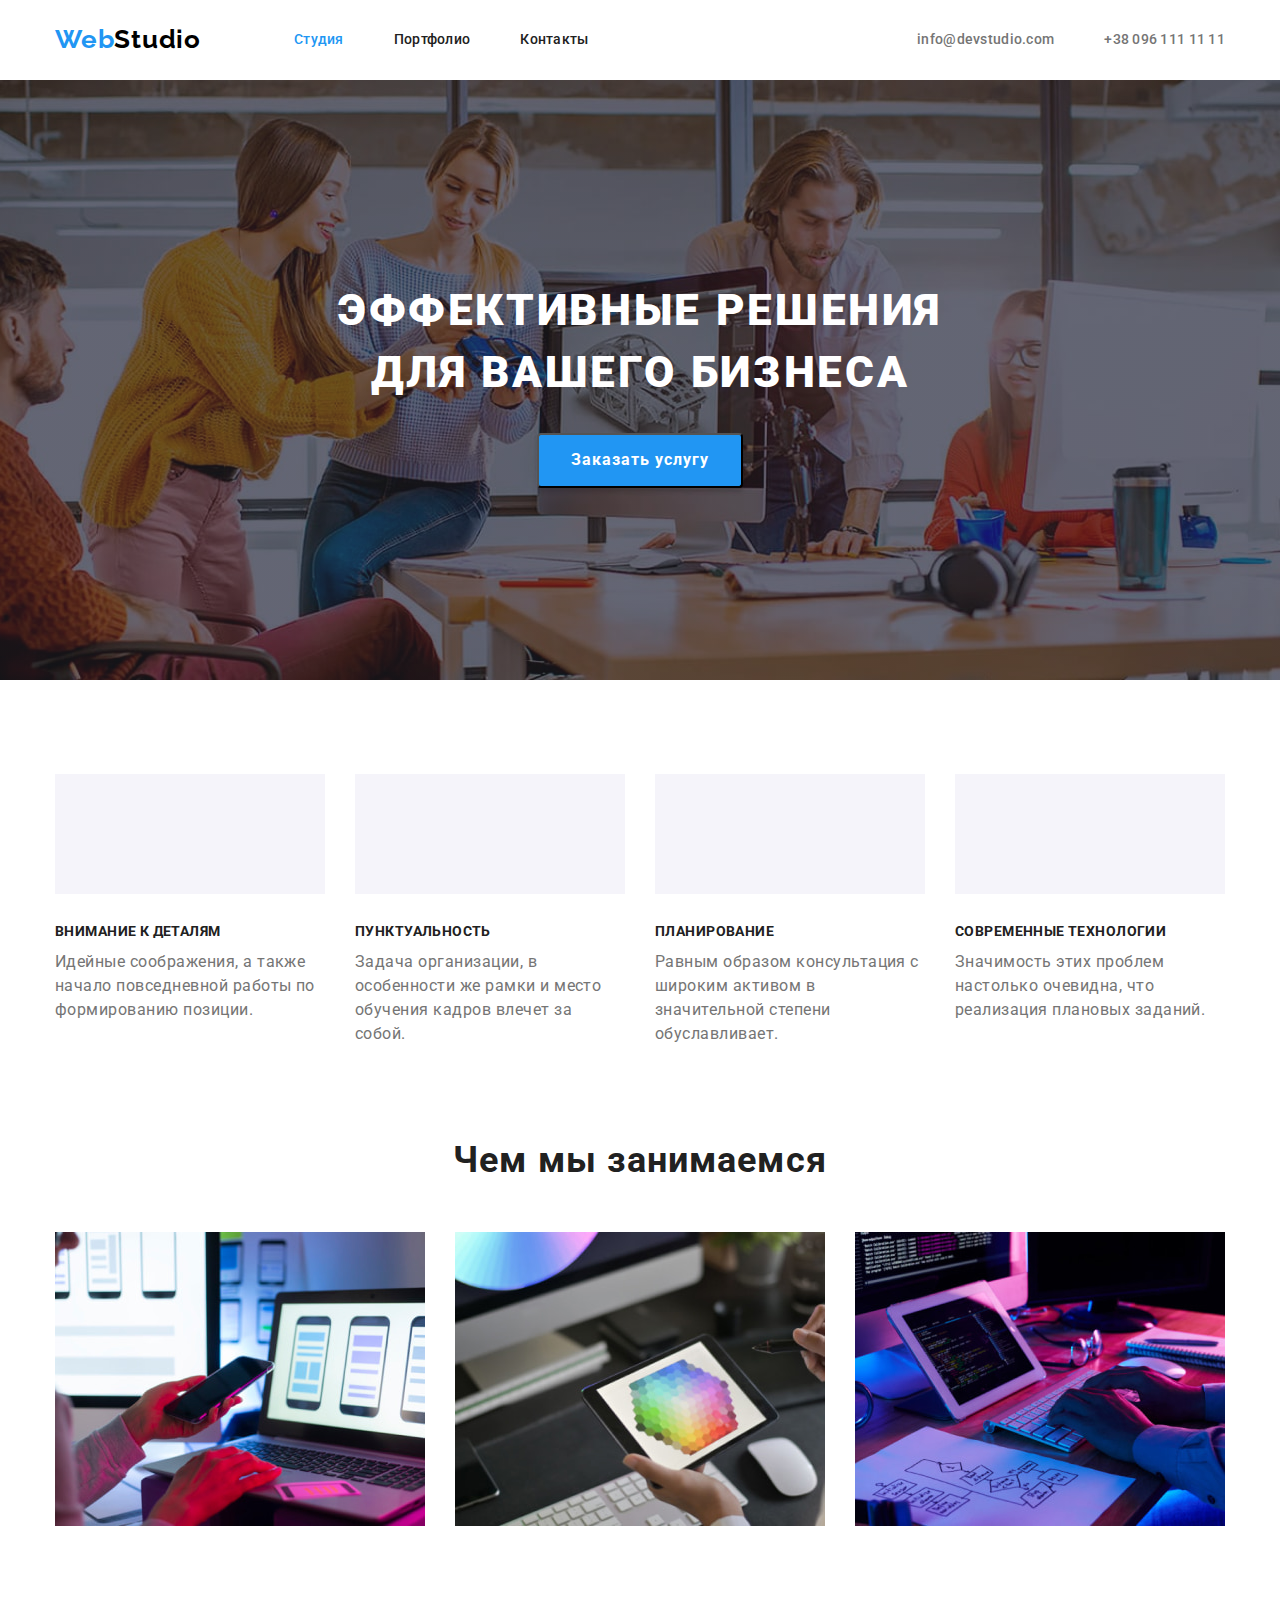
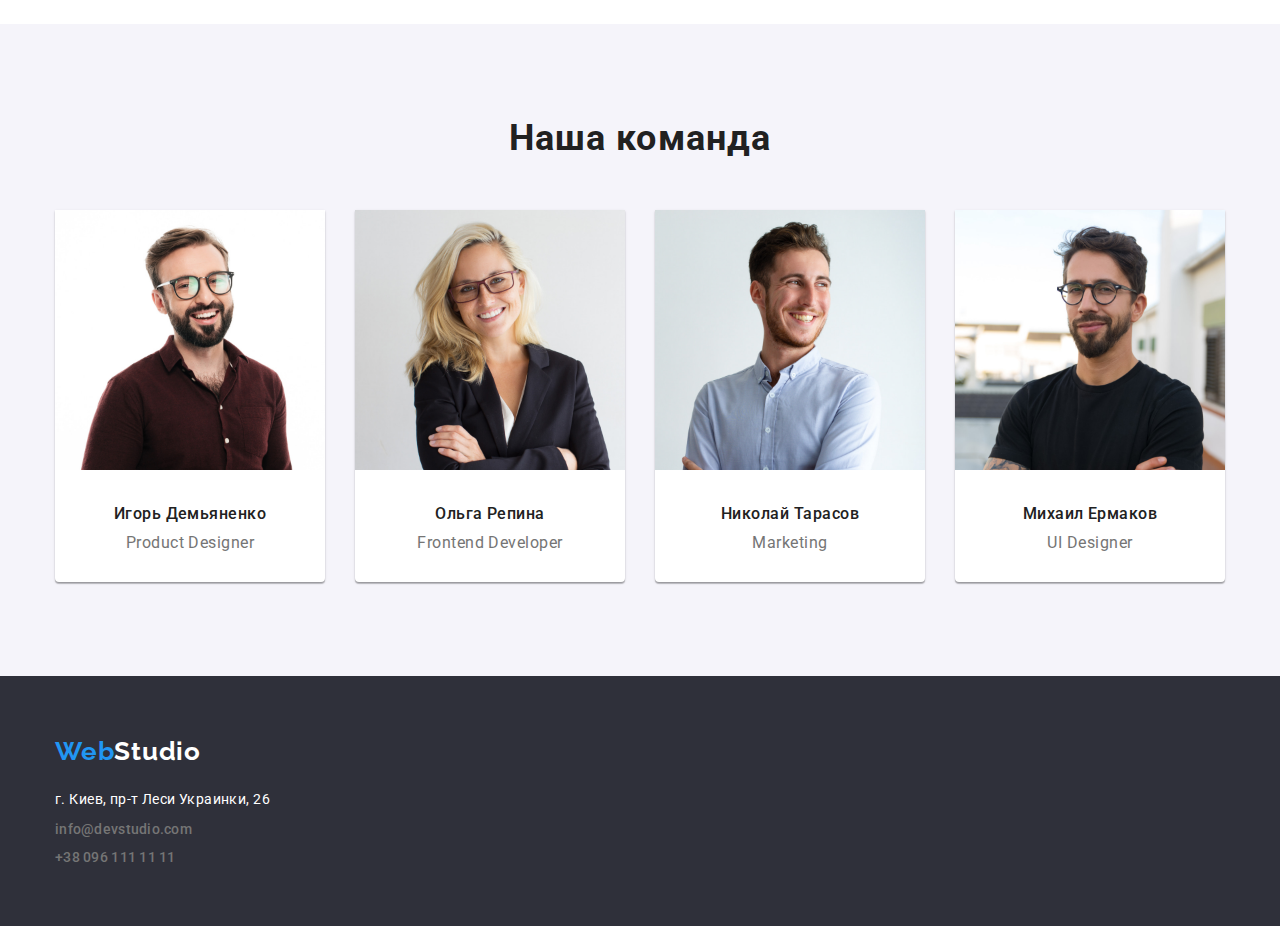
==== index.html @ 7687f5d0 "createsprite" ====
<!DOCTYPE html>
<html lang="ru">
  <head>
    <meta charset="UTF-8" />
    <meta http-equiv="X-UA-Compatible" content="IE=edge" />
    <meta name="viewport" content="width=device-width, initial-scale=1.0" />
    <title>Студия</title>
    <link rel="preconnect" href="https://fonts.googleapis.com" />
    <link rel="preconnect" href="https://fonts.gstatic.com" crossorigin />
    <link
      href="https://fonts.googleapis.com/css2?family=Raleway:wght@700&family=Roboto:wght@400;500;700;900&display=swap"
      rel="stylesheet"
    />
    <link
      rel="stylesheet"
      href="https://cdnjs.cloudflare.com/ajax/libs/modern-normalize/1.1.0/modern-normalize.min.css"
    />
    <link rel="stylesheet" href="./scc/style.css" />
  </head>
  <body>
    <!-- Секция Header --> 
    <header class="page-header">
      <div class="container header">
        <a class="logo-header" href="./index.html">
          <span style="color: #2196f3">Web</span
          ><span style="color: #000000">Studio</span></a
        >
        <nav>
          <ul class="nav">
            <li class="item-header">
              <a class="link main" href="./index.html">Студия</a>
            </li>
            <li class="item-header">
              <a class="link" href="./portfolio.html">Портфолио</a>
            </li>
            <li class="item-header"><a class="link" href="">Контакты</a></li>
          </ul>
          </nav>
          <ul class="contacts">
            <li>
              <a class="contacts-link-header" href="mailto:info@devstudio.com"
                >info@devstudio.com</a
              >
            </li>
            <li>
              <a class="contacts-link-header" href="tel:+380961111111"
                >+38 096 111 11 11</a
              >
            </li>
          </ul>
        </nav>
      </div>
    </header>
    <main>
      <!-- Секция Главная страница -->
      <section class="hero overlay">
        <h1 class="hero-title ">
          Эффективные решения<br />
          для вашего бизнеса
        </h1>
        <button class="button" type="button">Заказать услугу</button>
      </section>
      <!-- Секция Преимущества -->
      <section class="no-title">
        <div class="container">
          <h2 class="visually-hidden" >Преимущества</h2>
          <ul class="advantage"> 
            
            <li class="item icon-antenn">
              <h3 class="subtitle">Внимание к деталям</h3>
              <p class="description">
                Идейные соображения, а также начало повседневной работы по
                формированию позиции.
              </p>
            </li>
            <li class="item">
              <h3 class="subtitle">Пунктуальность</h3>
              <p class="description">
                Задача организации, в особенности же рамки и место обучения
                кадров влечет за собой.
              </p>
            </li>
            <li class="item">
              <h3 class="subtitle">Планирование</h3>
              <p class="description">
                Равным образом консультация с широким активом в значительной
                степени обуславливает.
              </p>
            </li>
            <li class="item">
              <h3 class="subtitle">Современные технологии</h3>
              <p class="description">
                Значимость этих проблем настолько очевидна, что реализация
                плановых заданий.
              </p>
            </li>
          </ul>
        </div>
      </section>
      <!-- Секция Чем мы занимаемся -->
      <section class="section-whatwedo">
        <div class="container">
          <h2 class="title">Чем мы занимаемся</h2>
          <ul class="section-items">
            <li class="items">
              <img
                src="./images/img-1codeforthesite.jpg"
                width="370"
                height="294"
                alt="человек пишет код сайта"
              />
            </li>
            <li class="items">
              <img
                src="./images/img-2creatingapplicationdesign.jpg"
                width="370"
                height="294"
                alt="создание дизайна приложений"
              />
            </li>
            <li class="items">
              <img
                src="./images/img-3choosingacolorforthedesign.jpg"
                width="370"
                height="294"
                alt="выбор цвета для дизайна"
              />
            </li>
          </ul>
        </div>
      </section>
      <!-- Секция Наша команда  -->
      <section class="section our-team">
        <div class="container">
          <h2 class="title">Наша команда</h2>
          <ul class="section-items">
            <li class="list-workers">
             
                <img
                  src="./images/imgIhor.jpg"
                  width="270"
                  height="260"
                  alt="Игорь Демьяненко"
                />
                <div class="summ-position">
                <h3 class="name">Игорь Демьяненко</h3>
                <p class="position" lang="en">Product Designer</p>
                </div>
              
            </li>
            <li class="list-workers">
  
                <img
                  src="./images/img-1Olha.jpg"
                  width="270"
                  height="260"
                  alt="Ольга Репина"
                />
                <div class="summ-position" >
                <h3 class="name">Ольга Репина</h3>
                <p class="position" lang="en">Frontend Developer</p>
                </div>
            
            </li>
            <li class="list-workers">
             
                <img
                  src="./images/img-2Nikolay.jpg"
                  width="270"
                  height="260"
                  alt="Николай Тарасов"
                />
                <div class="summ-position" >
                <h3 class="name">Николай Тарасов</h3>
                <p class="position" lang="en">Marketing</p>
                </div>
             
            </li>
            <li class="list-workers">
              
                <img
                  src="./images/img-3Mikhail.jpg"
                  width="270"
                  height="260"
                  alt="Михаил Ермаков"
                />
                <div class="summ-position" >
                <h3 class="name">Михаил Ермаков</h3>
                <p class="position" lang="en">UI Designer</p>
                </div>
             
            </li>
          </ul>
        </div>
      </section>
    </main>
    <!-- Секция footer -->
    <footer class="footer">
      <div class="container">
        <a class="logo-footer" href=""
          ><span style="color: #2196f3">Web</span
          ><span style="color: #ffffff">Studio</span></a
        >
        <address class="footer-address">
          <p class="address">г. Киев, пр-т Леси Украинки, 26</p>
          <ul class="footer-contacts">
            <li class="footer-links">
              <a class="contacts-link-footer" href="mailto:info@devstudio.com"
                >info@devstudio.com</a
              >
            </li>
            <li class="footer-links">
              <a class="contacts-link-footer" href="tel:+380961111111"
                >+38 096 111 11 11</a
              >
            </li>
          </ul>
        </address>
      </div>
    </footer>
  </body>
</html>
---- scc/style.css ----
/* Стили для файла index.html */
/* 
#757575 - цвет основного текста
#212121 - вторичный цвет текста
#FFFFFF - белый
#2196F3 - цвет акцент
#188CE8 - button hover (hero section)
#F5F4FA - background color
 */

:root {
  --primary-text-color: #757575;
  --tittle-text-color: #212121;
  --accent-color: #2196f3;
  --button-change-color: #188ce8;
  --white-color: #ffffff;
}

body {
  font-family: "Roboto", sans-serif;
  color: var(--primary-text-color);
}
ul {
  list-style: none;
  padding: 0;
  margin: 0;
}

a {
  text-decoration: none;
}

.container {
  width: 1200px;
  margin-left: auto;
  margin-right: auto;
  padding-left: 15px;
  padding-right: 15px;
}

/* Секция Header */

.container.header {
  align-items: center;
  display: flex;
  margin-bottom: 0;
  margin-top: 0;
}

.logo-header {
  padding-top: 24px;
  padding-bottom: 25px;

  font-family: Raleway;
  font-style: normal;
  font-size: 26px;
  font-weight: 700;
  line-height: 1.2;
  letter-spacing: 0.03em;
}
.container .logo-header {
  margin-right: 93px;
}
.nav {
  display: flex;
  margin: 0;
  padding-left: 0;
  padding-right: 0;
}

.nav .item-header {
  margin-right: 50px;
}
.nav .item-header:last-child {
  margin-right: 0;
}

.page-header .contacts {
  margin-left: auto;
}
.nav .link {
  display: block;
  padding-top: 32px;
  padding-bottom: 32px;
  font-size: 14px;
  font-weight: 500;
  line-height: 1.14;
  letter-spacing: 0.02em;
  color: var(--tittle-text-color);
}

.nav .link:hover,
.nav .link:focus {
  color: var(--accent-color);
}
.nav .link.main {
  font-size: 14px;
  font-weight: 500;
  line-height: 1.14;
  letter-spacing: 0.02em;
  color: var(--accent-color);
}

.contacts {
  display: flex;
  margin: 0;
  padding-left: 0;
}
.contacts li:not(:last-child) {
  margin-right: 50px;
}
.contacts-link-header {
  padding-top: 32px;
  padding-bottom: 32px;
  display: flex;

  font-size: 14px;
  font-weight: 500;
  line-height: 1.14;
  letter-spacing: 0.02em;
  color: var(--primary-text-color);
}
.contacts-link:hover,
.contacts-link:focus {
  color: var(--accent-color);
}
.main-nav {
  display: flex;
}

/* Секция Главная страница */
.hero {
  text-align: center;
  padding-bottom: 200px;
  padding-top: 200px;
  background-color: #2f303a;
}
.overlay {
  height: 600px;
  max-width: 1600px;
  margin-left: auto;
  margin-right: auto;
  background-image: linear-gradient(
      rgba(47, 48, 58, 0.4),
      rgba(47, 48, 58, 0.4)
    ),
    url(../images/heroimg-min.jpg);
  background-size: cover;
  background-repeat: no-repeat;
  background-position: center;
}
.hero-title {
  margin-left: auto;
  margin-right: auto;
  margin-top: 0;
  margin-bottom: 0;
  margin-bottom: 30px;

  font-size: 44px;
  font-weight: 900;
  line-height: 1.4;
  letter-spacing: 0.06em;
  text-align: center;
  text-transform: uppercase;

  color: var(--white-color);
}
.hero .button {
  min-width: 200px;
}

.button {
  box-shadow: 0px 4px 4px rgba(0, 0, 0, 0.15);
  border-radius: 4px;
  padding: 10px 32px 10px 32px;

  font-family: inherit;
  align-items: center;
  text-align: center;
  font-size: 16px;
  font-weight: 700;
  line-height: 1.9;
  letter-spacing: 0.06em;
  background-color: var(--accent-color);
  color: var(--white-color);
}
.button:hover,
.button:focus {
  color: var(--white-color);
  background-color: var(--button-change-color);
}

/* Секция Преимущества  */
.visually-hidden {
  position: fixed;
  transform: scale(0);
}
.no-title {
  padding-top: 94px;
  background-color: var(--white-color);
}
.advantage .item:not(:last-child) {
  margin-right: 30px;
}
.item {
  width: 270px;
}
.subtitle::before {
  display: block;
  content: "";
  background-size: contain;
  background-repeat: no-repeat;
  background-position: center;
  background-color: #f5f4fa;

  height: 120px;
  margin-bottom: 30px;
}

.advantage {
  display: flex;
  margin-bottom: 0;
  margin-top: 0;
}

.subtitle {
  margin-top: 0;
  margin-bottom: 10px;

  font-size: 14px;
  font-weight: 700;
  line-height: 1.14;
  letter-spacing: 0.03em;
  text-transform: uppercase;
  color: var(--tittle-text-color);
}
.description {
  margin-top: 0;
  margin-bottom: 0;

  font-size: 16px;
  font-weight: 400;
  line-height: 1.5;
  letter-spacing: 0.03em;
  color: var(--primary-text-color);
}
/* Секция Чем мы занимаемся */
.title {
  font-size: 36px;
  font-weight: 700;
  line-height: 1.16;
  letter-spacing: 0.03em;
  color: var(--tittle-text-color);
}
.section-items {
  display: flex;
  padding-left: 0;
  margin-top: 0;
  margin-bottom: 0;
}
.items:not(:last-child) {
  margin-right: 30px;
}
.title {
  text-align: center;
  margin-top: 0;
  margin-bottom: 50px;
}
.section-whatwedo {
  background-color: var(--white-color);
  padding-bottom: 94px;
  padding-top: 94px;
}

/* Секция Наша команда  */
.section {
  padding-top: 94px;
  padding-bottom: 94px;
  background: #f5f4fa;
}

.summ-position {
  padding-top: 30px;
  padding-bottom: 30px;
}
.list-workers:not(:last-child) {
  margin-right: 30px;
}
.name {
  font-size: 16px;
  font-weight: 500;
  line-height: 1.19;
  letter-spacing: 0.03em;
  color: var(--tittle-text-color);
}
.position {
  font-size: 16px;
  font-weight: 400;
  line-height: 1.19;
  letter-spacing: 0.03em;
  color: var(--primary-text-color);
}
.list-workers {
  background: var(--white-color);

  box-shadow: 0px 1px 3px rgba(0, 0, 0, 0.12), 0px 1px 1px rgba(0, 0, 0, 0.14),
    0px 2px 1px rgba(0, 0, 0, 0.2);
  border-radius: 0px 0px 4px 4px;
}
.name,
.position {
  text-align: center;
  margin-top: 0;
  margin-bottom: 0;
}
.name {
  margin-bottom: 10px;
}

/* Секция footer  */
.logo-footer {
  display: block;
  margin-bottom: 20px;

  font-family: Raleway;
  font-size: 26px;
  font-weight: 700;
  line-height: 1.2;
  letter-spacing: 0.03em;
}

.footer {
  padding-top: 60px;
  padding-bottom: 60px;

  background-color: #2f303a;
}
address {
  font-style: normal;
}
.address {
  margin-top: 0;
  margin-bottom: 9px;

  font-size: 14px;
  font-weight: 400;
  line-height: 1.7;
  letter-spacing: 0.03em;
  color: var(--white-color);
}
.contacts-link-footer {
  font-size: 14px;
  font-weight: 500;
  line-height: 1.14;
  letter-spacing: 0.02em;
  color: var(--primary-text-color);
}

.footer .logo {
  display: block;
  /* padding-top: 60px; */
  padding-bottom: 20px;
}
.footer-address .footer-contacts {
  margin-top: 0;
  margin-bottom: 0;
  padding-left: 0;
}

.footer-links:not(:last-child) {
  margin-bottom: 9px;
}

/* Основная секция портфолио с работами */
/* Список кнопок */
.footer-line {
  border-bottom: 1px solid#ECECEC;
}
.main-container {
  background: var(--white-color);
}
.portfolio-section {
  background-color: var(--white-color);
}

.list-button {
  display: flex;
  margin-bottom: 54px;
  justify-content: center;
  padding-left: 0;
  padding-right: 0;
  margin-top: 0;
}
.btn-menu {
  background: #f5f4fa;
  border-radius: 4px;
  padding: 6px 22px;
}
.list-button .button-list-li:not(:last-child) {
  margin-right: 8px;
}

.list-button .btn-menu {
  font-size: 16px;
  font-weight: 500;
  line-height: 1.6;
  letter-spacing: 0.03em;
  text-align: center;
  color: var(--tittle-text-color);
  background-color: #f5f4fa;
  border: none;
}
.btn-menu:hover,
.btn-menu:focus {
  color: var(--white-color);
  background-color: var(--accent-color);
}

/* Список работ с img */
.portfolio-section {
  background-color: var(--white-color);
  padding-top: 94px;
  padding-bottom: 94px;
}
/* .proj-item {
  width: calc((100%-60px) / 3);
  margin-right: 30px;
} */
.proj-item:nth-child(n + 1) {
  margin-right: 30px;
  margin-bottom: 30px;
}
.proj-item:nth-child(3n) {
  margin-right: 0;
}

.proj-item:nth-last-child(-n + 3) {
  margin-bottom: 0;
}
.proj-list {
  display: flex;
  margin-bottom: 0;
  margin-top: 0;
  flex-wrap: wrap;
  padding-left: 0;
}
.proj-descrip,
.project-title {
  margin: 0;
}
.proj-item {
  width: 370px;
}
.proj-title {
  margin-top: 0;
  margin-bottom: 0px;

  font-size: 18px;
  font-weight: 700;
  line-height: 2;
  letter-spacing: 0.03em;
  color: var(--tittle-text-color);
}
.proj-descrip {
  font-size: 16px;
  font-weight: 400;
  line-height: 1.9;
  letter-spacing: 0.03em;
  color: var(--primary-text-color);
}
.summ-descrip {
  padding: 20px 24px;
  border-right: 1px solid#ECECEC;
  border-bottom: 1px solid#ECECEC;
  border-left: 1px solid#ECECEC;
}
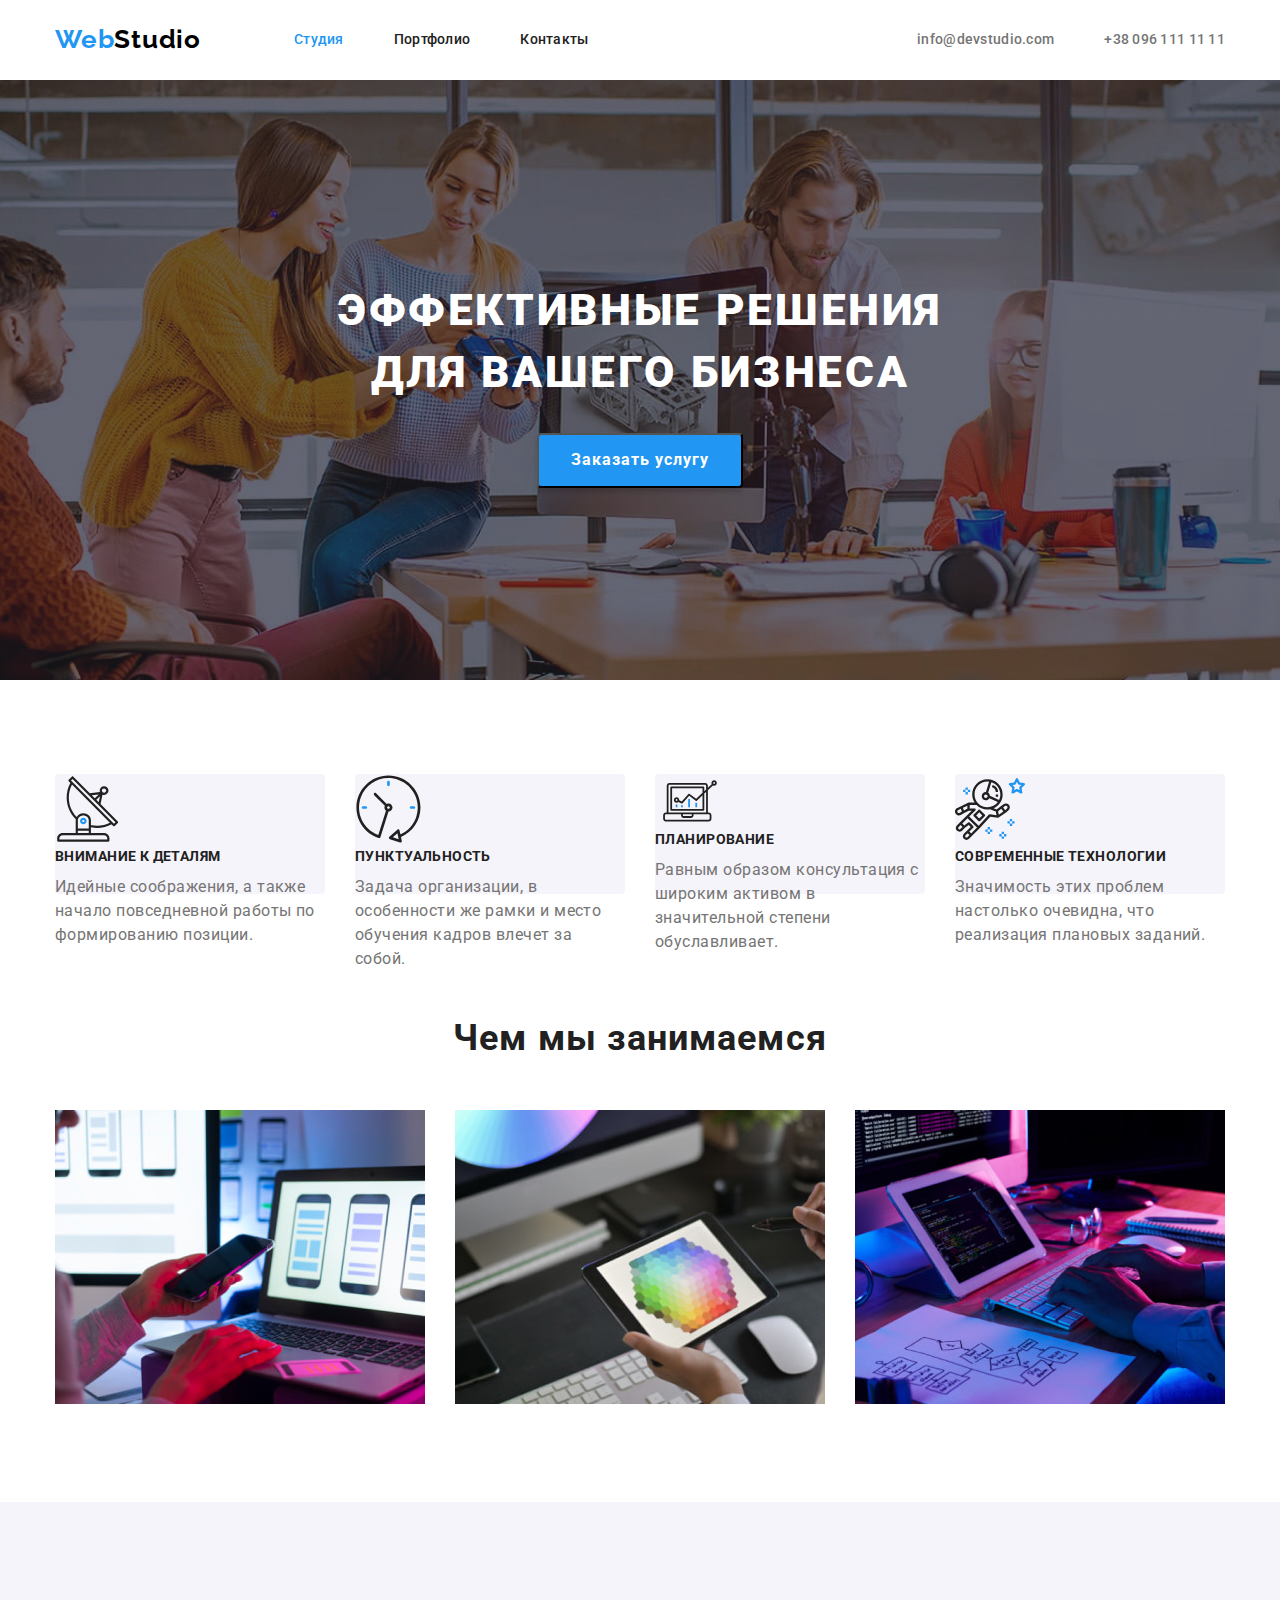
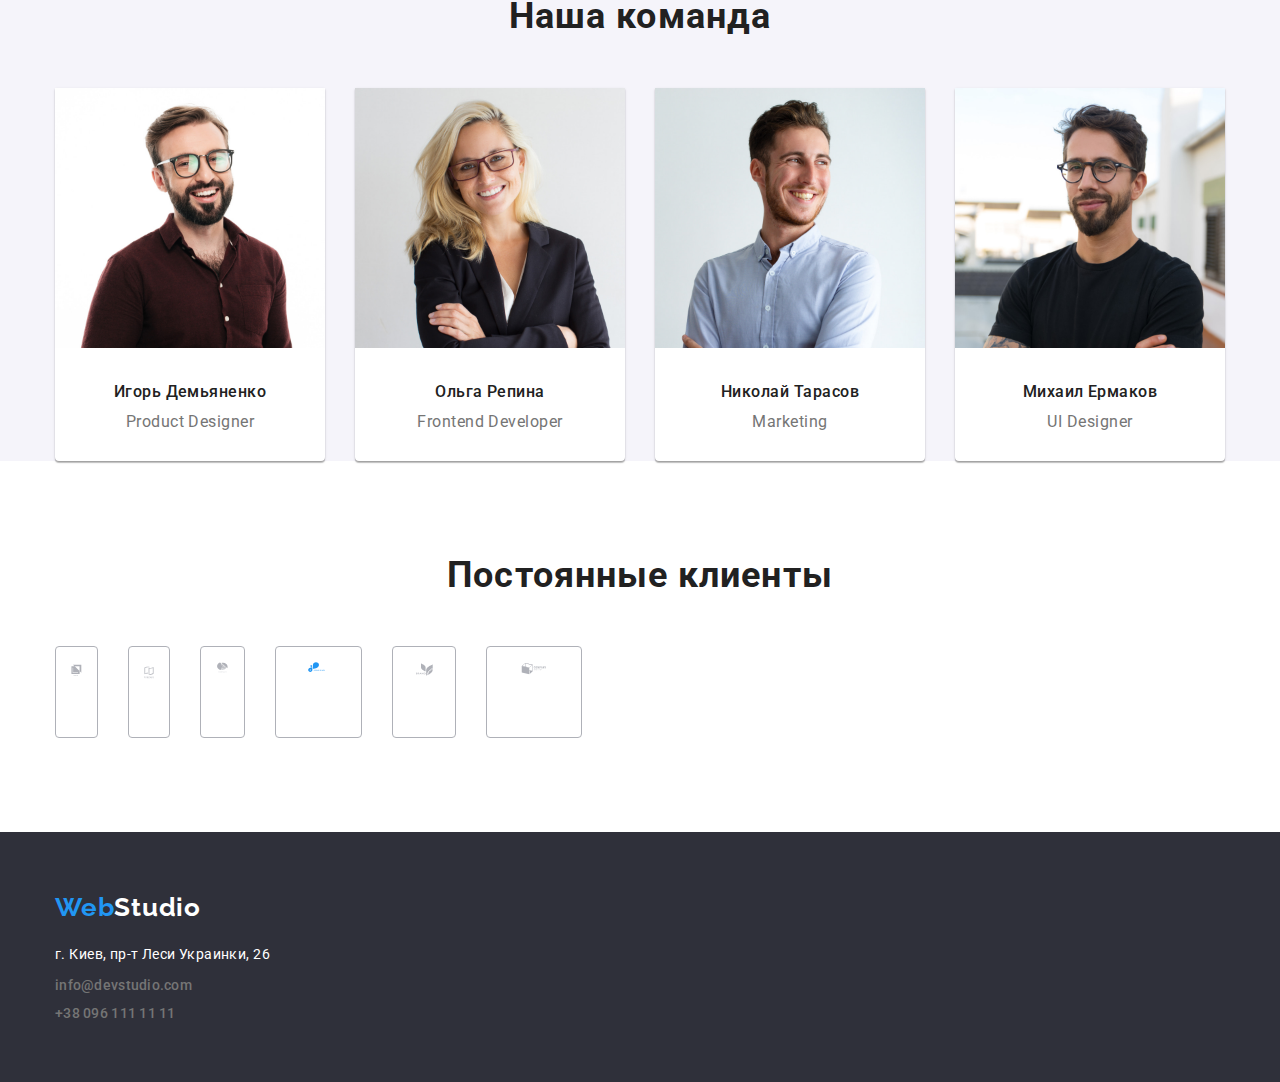
==== commit f8e7d5ab: "create new section" ====
--- a/index.html
+++ b/index.html
@@ -64,16 +64,23 @@
       <section class="no-title">
         <div class="container">
           <h2 class="visually-hidden" >Преимущества</h2>
-          <ul class="advantage"> 
-            
-            <li class="item icon-antenn">
+          <ul class="advantage">
+           
+            <li class="item">
+               <svg class="advantage-icon" width="65.32" height="70" >
+              <use href="./images/icons.svg#icon-antenna2"></use>
+            </svg>
               <h3 class="subtitle">Внимание к деталям</h3>
+              
               <p class="description">
                 Идейные соображения, а также начало повседневной работы по
                 формированию позиции.
               </p>
             </li>
             <li class="item">
+               <svg class="advantage-icon " width="66.96" height="70" >
+              <use href="./images/icons.svg#icon-clock2"></use>
+            </svg>
               <h3 class="subtitle">Пунктуальность</h3>
               <p class="description">
                 Задача организации, в особенности же рамки и место обучения
@@ -81,6 +88,9 @@
               </p>
             </li>
             <li class="item">
+               <svg class="advantage-icon " width="70" height="53.69" >
+              <use href="./images/icons.svg#icon-diagram2"></use>
+            </svg>
               <h3 class="subtitle">Планирование</h3>
               <p class="description">
                 Равным образом консультация с широким активом в значительной
@@ -88,6 +98,9 @@
               </p>
             </li>
             <li class="item">
+               <svg class="advantage-icon " width="70" height="70" >
+              <use href="./images/icons.svg#icon-astronaut2"></use>
+            </svg>
               <h3 class="subtitle">Современные технологии</h3>
               <p class="description">
                 Значимость этих проблем настолько очевидна, что реализация
@@ -102,6 +115,7 @@
         <div class="container">
           <h2 class="title">Чем мы занимаемся</h2>
           <ul class="section-items">
+            
             <li class="items">
               <img
                 src="./images/img-1codeforthesite.jpg"
@@ -192,6 +206,36 @@
             </li>
           </ul>
         </div>
+      </section>
+      <!-- Секция клиенты -->
+      <section class="our-clients">
+        <div class="container">
+          <h2 class="title">Постоянные клиенты</h2>
+          <ul class="clients-list">
+            <li class="clients-item" > <a class="icon" href=""> <svg class="clients-icon1" width="41" height="46.47" >
+              <use href="./images/icons.svg#icon-client1"></use>
+            </svg> </a> </li>
+           <li class="clients-item" > <a class="icon" href=""> <svg class="clients-icon2" width="40" height="52">
+              <use href="./images/icons.svg#icon-client2"></use>
+            </svg> </a> </li>
+           <li class="clients-item" > <a class="icon" href=""> <svg class="clients-icon3" width="
+43.46" height="41.18">
+              <use href="./images/icons.svg#icon-client3"></use>
+            </svg> </a> </li>
+           <li class="clients-item" > <a class="icon" href=""> <svg class="clients-icon4" width="84.44" height="40.62">
+              <use href="./images/icons.svg#icon-client4"></use>
+            </svg> </a> </li>
+           <li class="clients-item" > <a class="icon" href=""> <svg class="clients-icon5" width="62.54" height="45.43" >
+              <use href="./images/icons.svg#icon-client5"></use>
+            </svg> </a> </li>
+           <li class="clients-item" > <a class="icon" href=""> <svg class="clients-icon6" width="93.79" height="43.93" >
+              <use href="./images/icons.svg#icon-client6"></use>
+            </svg> </a> </li>
+           
+          </ul>
+
+        </div>
+
       </section>
     </main>
     <!-- Секция footer -->
--- a/scc/style.css
+++ b/scc/style.css
@@ -204,19 +204,13 @@
 }
 .item {
   width: 270px;
-}
-.subtitle::before {
-  display: block;
-  content: "";
-  background-size: contain;
-  background-repeat: no-repeat;
-  background-position: center;
+  height: 120px;
   background-color: #f5f4fa;
-
-  height: 120px;
+  border-radius: 4px;
   margin-bottom: 30px;
 }
-
+.advantage-icon {
+}
 .advantage {
   display: flex;
   margin-bottom: 0;
@@ -275,7 +269,7 @@
 /* Секция Наша команда  */
 .section {
   padding-top: 94px;
-  padding-bottom: 94px;
+
   background: #f5f4fa;
 }
 
@@ -316,7 +310,42 @@
 .name {
   margin-bottom: 10px;
 }
-
+/* Секция наши клиенты */
+.our-clients {
+  padding-top: 94px;
+  padding-bottom: 94px;
+  background-color: var(--white-color);
+}
+.clients-list {
+  display: flex;
+  margin-top: 0;
+  margin-bottom: 0;
+
+  width: 170px;
+  height: 92px;
+}
+.clients-list > li:not(:last-child) {
+  margin-right: 30px;
+}
+.clients-list .icon:hover,
+.clients-list .icon:focus {
+  color: var(--accent-color);
+}
+
+.clients-icon1,
+.clients-icon2,
+.clients-icon3,
+.clients-icon4,
+.clients-icon5,
+.clients-icon6 {
+  fill: currentColor;
+}
+.clients-item {
+  display: block;
+  background-size: contain;
+  border: 1px solid #afb1b8;
+  border-radius: 4px;
+}
 /* Секция footer  */
 .logo-footer {
   display: block;
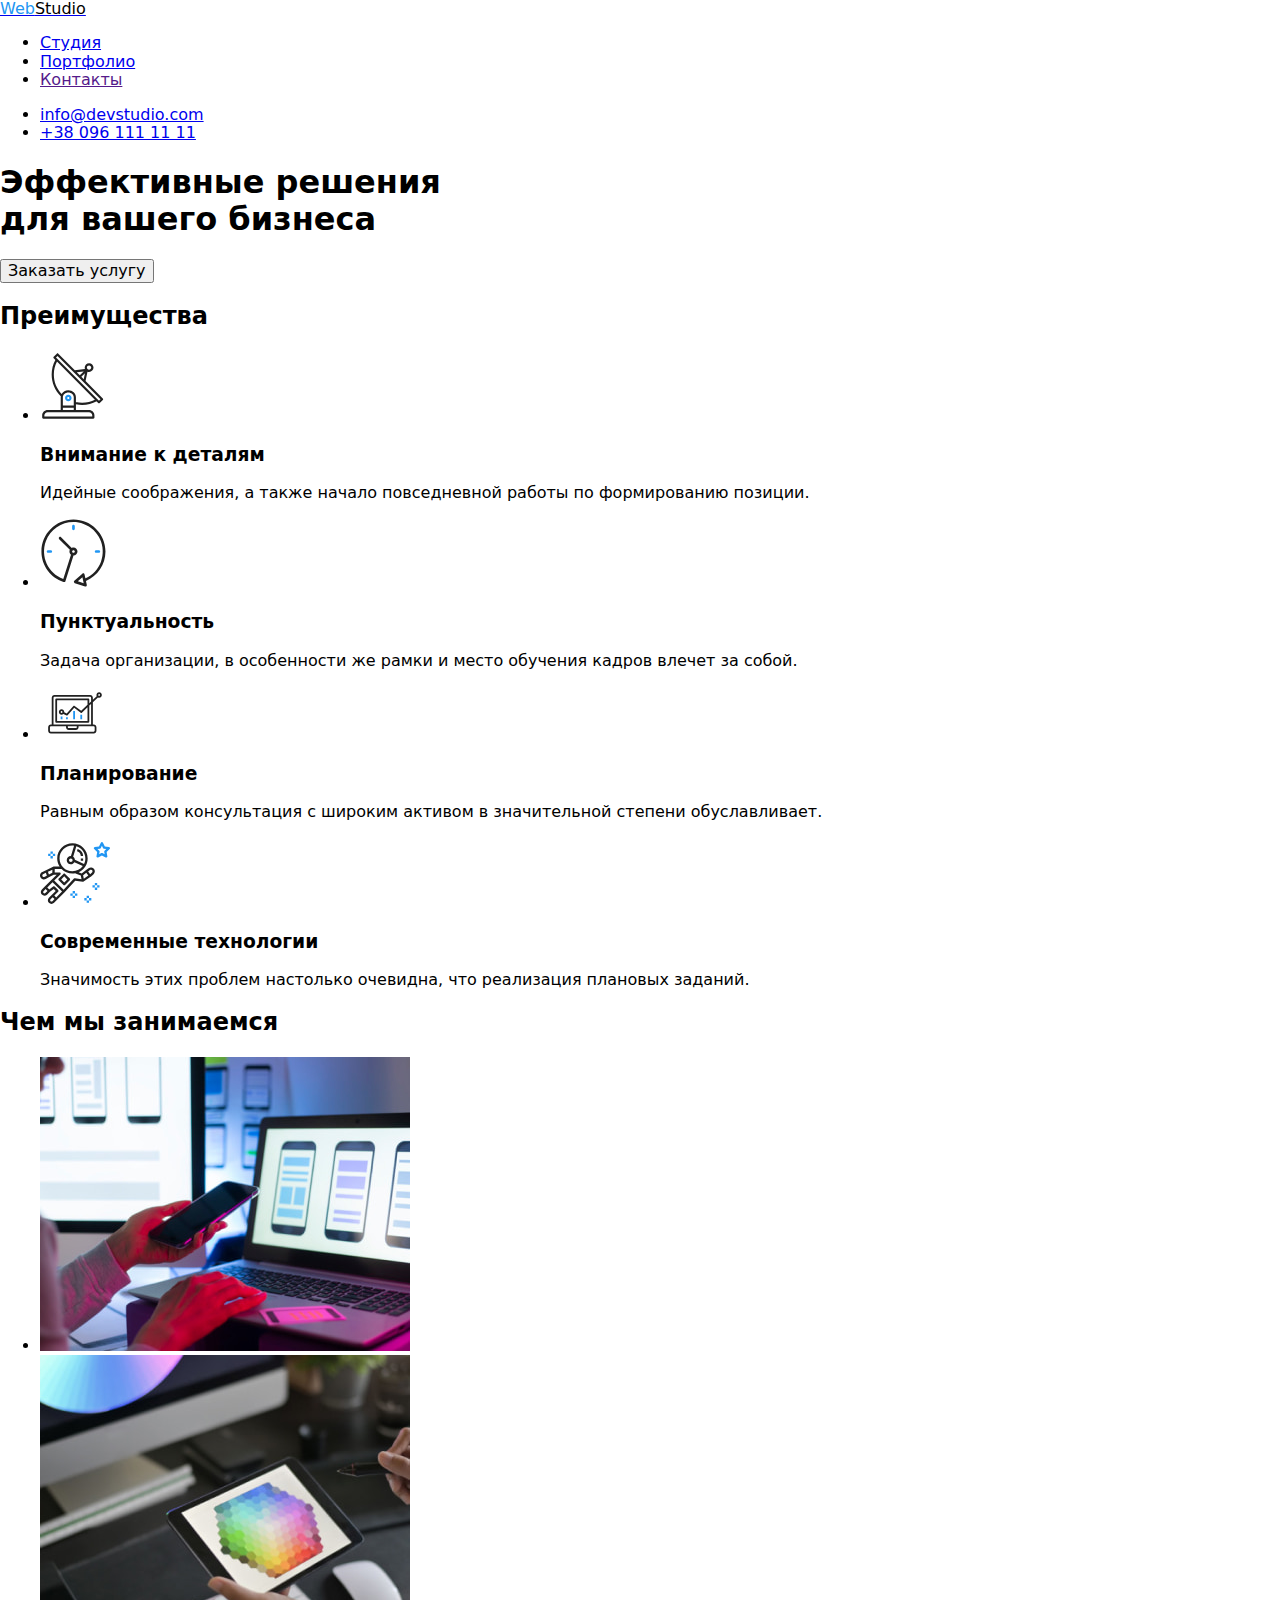
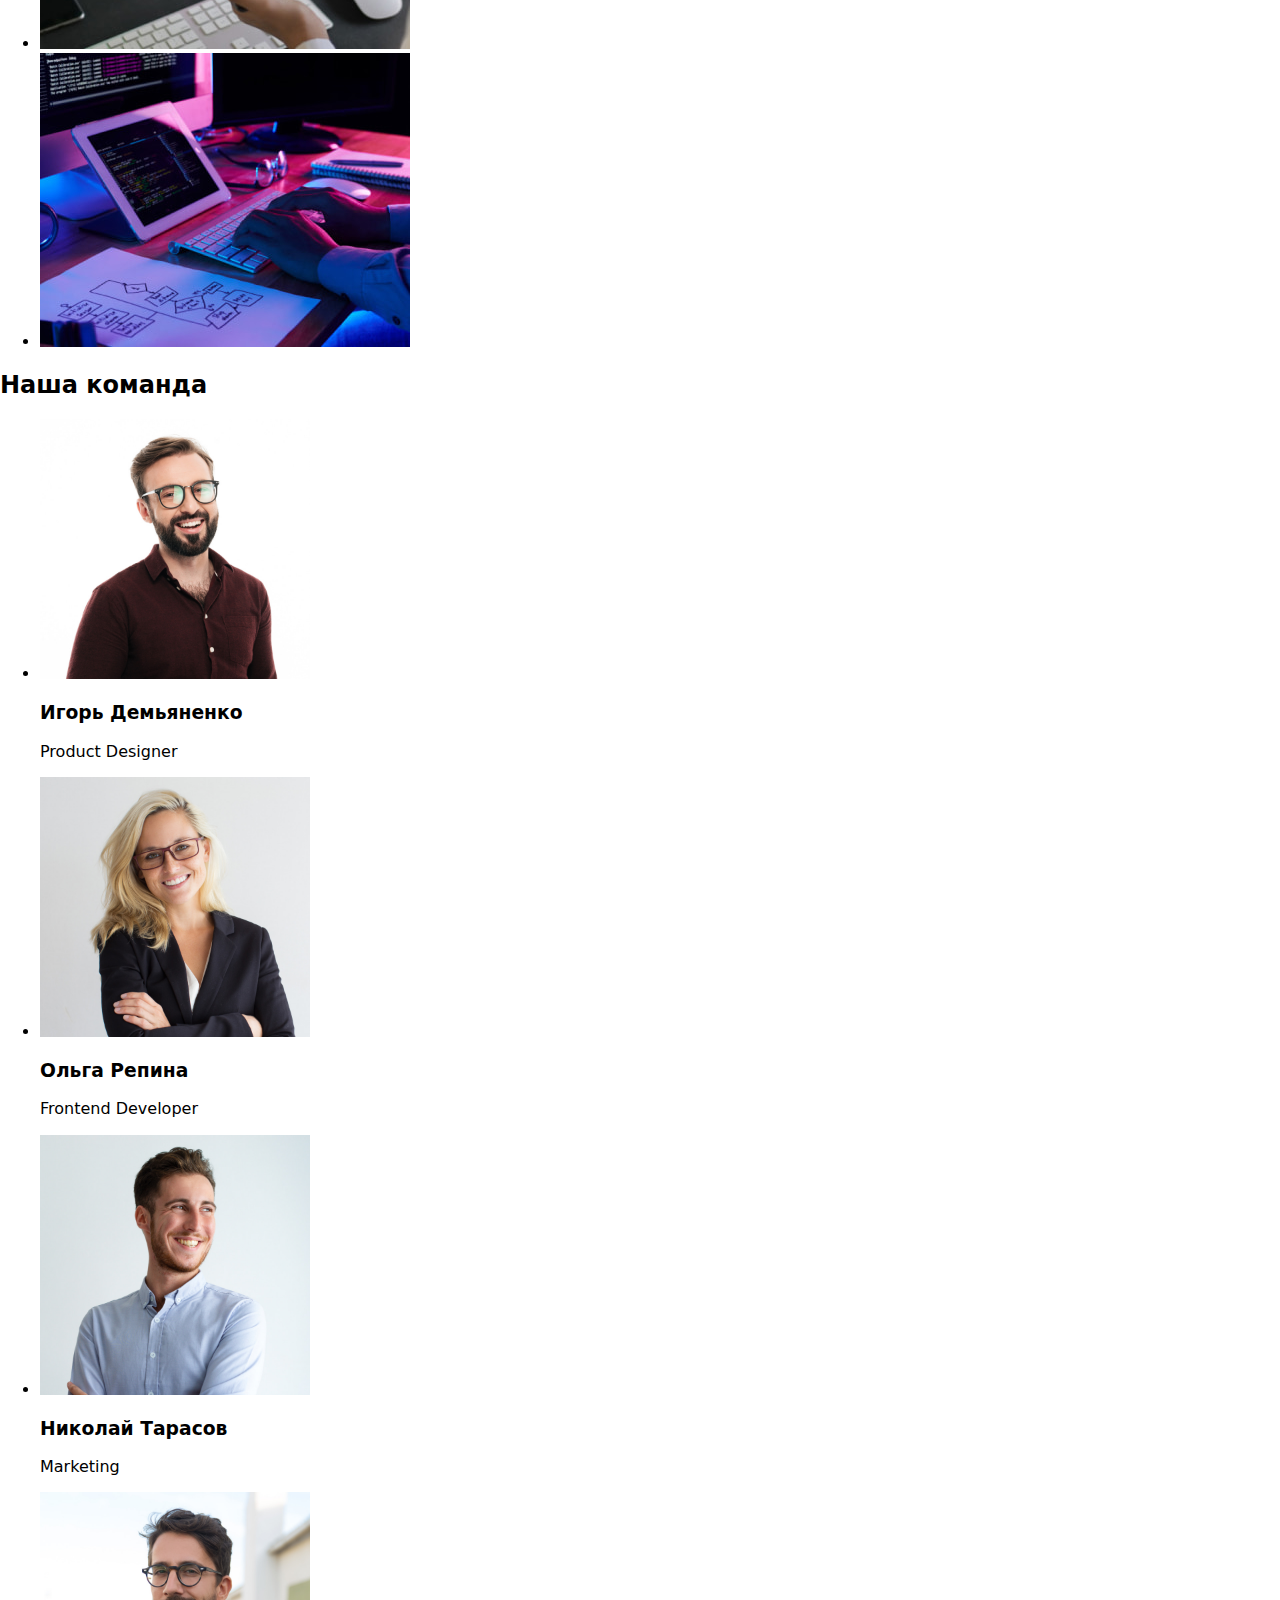
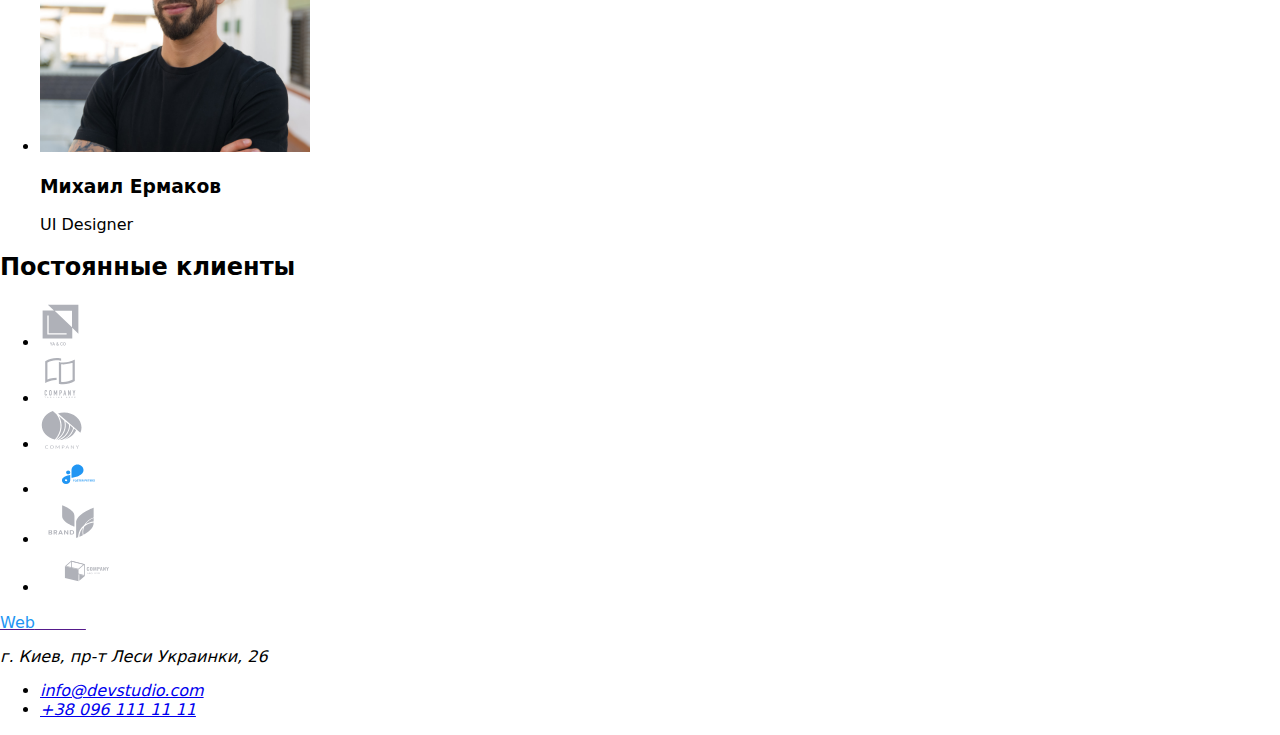
==== commit 41f02cac: "add-sprite" ====
--- a/index.html
+++ b/index.html
@@ -78,7 +78,7 @@
               </p>
             </li>
             <li class="item">
-               <svg class="advantage-icon " width="66.96" height="70" >
+               <svg class="" width="66.96" height="70" >
               <use href="./images/icons.svg#icon-clock2"></use>
             </svg>
               <h3 class="subtitle">Пунктуальность</h3>
@@ -88,7 +88,7 @@
               </p>
             </li>
             <li class="item">
-               <svg class="advantage-icon " width="70" height="53.69" >
+               <svg class="" width="70" height="53.69" >
               <use href="./images/icons.svg#icon-diagram2"></use>
             </svg>
               <h3 class="subtitle">Планирование</h3>
@@ -98,7 +98,7 @@
               </p>
             </li>
             <li class="item">
-               <svg class="advantage-icon " width="70" height="70" >
+               <svg class="" width="70" height="70" >
               <use href="./images/icons.svg#icon-astronaut2"></use>
             </svg>
               <h3 class="subtitle">Современные технологии</h3>
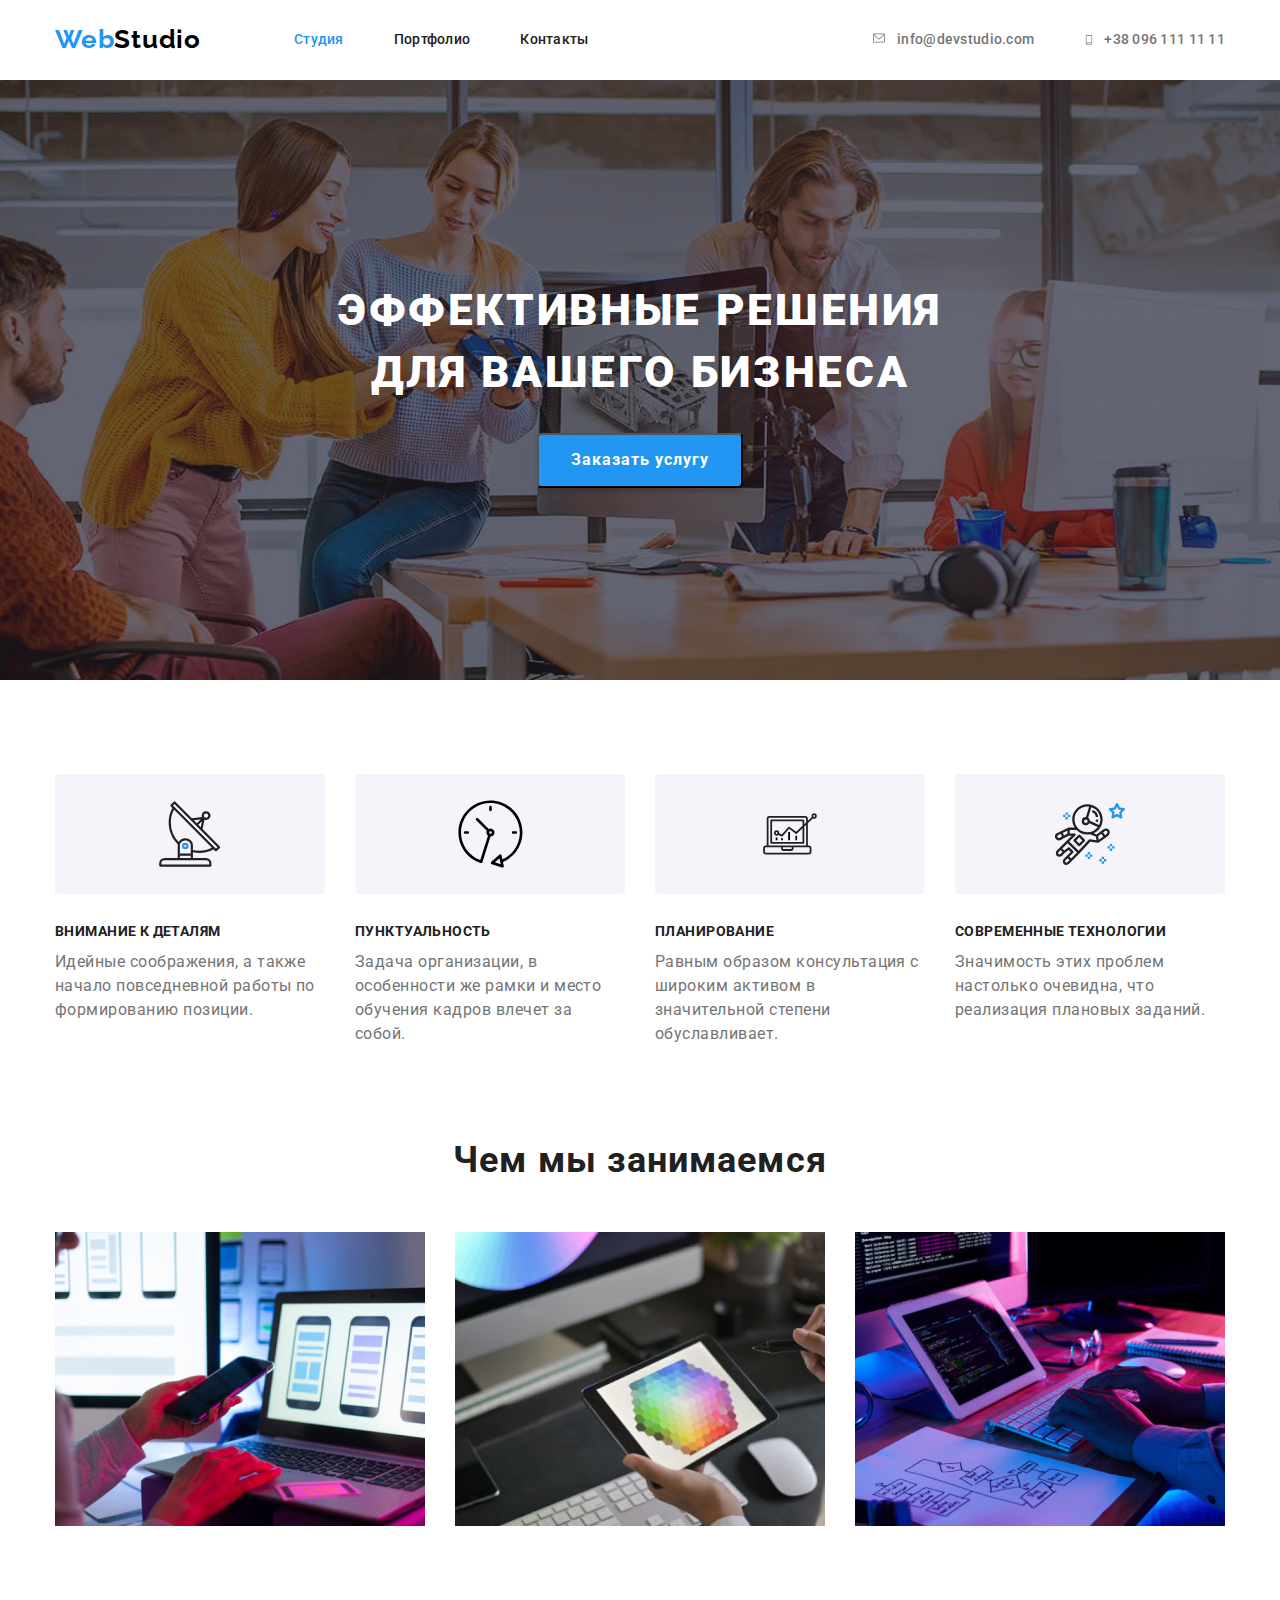
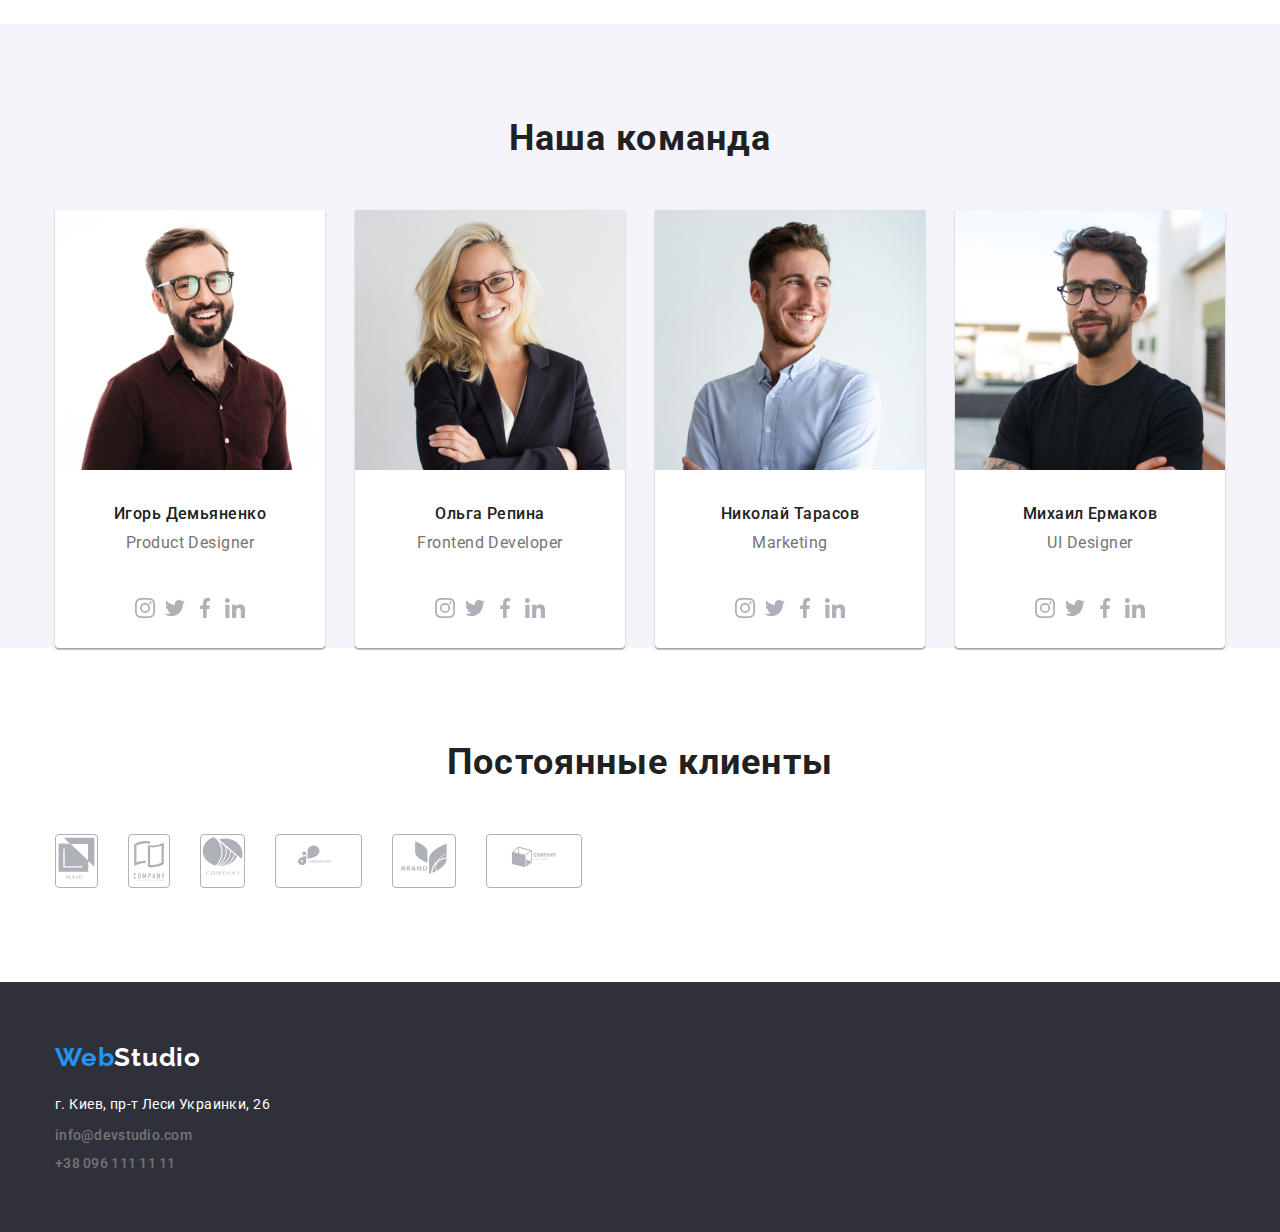
==== commit 65374d5f: "mistakes-our-clients" ====
--- a/index.html
+++ b/index.html
@@ -15,7 +15,7 @@
       rel="stylesheet"
       href="https://cdnjs.cloudflare.com/ajax/libs/modern-normalize/1.1.0/modern-normalize.min.css"
     />
-    <link rel="stylesheet" href="./scc/style.css" />
+    <link rel="stylesheet" href="./css/style.css" />
   </head>
   <body>
     <!-- Секция Header --> 
@@ -37,14 +37,18 @@
           </ul>
           </nav>
           <ul class="contacts">
-            <li>
-              <a class="contacts-link-header" href="mailto:info@devstudio.com"
-                >info@devstudio.com</a
+            <li class="address-link" >
+              <a class="contacts-link-header" href="mailto:info@devstudio.com" 
+                > <svg class="email-phone" width="16" height="12" >
+              <use href="./images/icons.svg#icon-email"></use>
+            </svg>info@devstudio.com</a
               >
-            </li>
+            </li class="address-link" >
             <li>
               <a class="contacts-link-header" href="tel:+380961111111"
-                >+38 096 111 11 11</a
+                ><svg class="email-phone" width="10" height="16" >
+              <use href="./images/icons.svg#icon-mobile"></use>
+            </svg>+38 096 111 11 11</a
               >
             </li>
           </ul>
@@ -67,9 +71,10 @@
           <ul class="advantage">
            
             <li class="item">
+              <div class="icon-items" >
                <svg class="advantage-icon" width="65.32" height="70" >
               <use href="./images/icons.svg#icon-antenna2"></use>
-            </svg>
+            </svg></div>
               <h3 class="subtitle">Внимание к деталям</h3>
               
               <p class="description">
@@ -78,9 +83,10 @@
               </p>
             </li>
             <li class="item">
-               <svg class="" width="66.96" height="70" >
+              <div class="icon-items" >
+               <svg class="advantage-icon" width="66.96" height="70" >
               <use href="./images/icons.svg#icon-clock2"></use>
-            </svg>
+            </svg></div>
               <h3 class="subtitle">Пунктуальность</h3>
               <p class="description">
                 Задача организации, в особенности же рамки и место обучения
@@ -88,9 +94,10 @@
               </p>
             </li>
             <li class="item">
-               <svg class="" width="70" height="53.69" >
+              <div class="icon-items" >
+               <svg class="advantage-icon" width="70" height="53.69" >
               <use href="./images/icons.svg#icon-diagram2"></use>
-            </svg>
+            </svg></div>
               <h3 class="subtitle">Планирование</h3>
               <p class="description">
                 Равным образом консультация с широким активом в значительной
@@ -98,9 +105,10 @@
               </p>
             </li>
             <li class="item">
-               <svg class="" width="70" height="70" >
+              <div class="icon-items" >
+               <svg class="advantage-icon" width="70" height="70" >
               <use href="./images/icons.svg#icon-astronaut2"></use>
-            </svg>
+            </svg></div>
               <h3 class="subtitle">Современные технологии</h3>
               <p class="description">
                 Значимость этих проблем настолько очевидна, что реализация
@@ -160,7 +168,20 @@
                 <h3 class="name">Игорь Демьяненко</h3>
                 <p class="position" lang="en">Product Designer</p>
                 </div>
-              
+              <ul class="social">
+                <li><a class="icon-team" href=""><svg  class="social-icon-team" > <use href="./images/icons.svg#icon-instagram"></use>
+
+                </svg></a></li>
+                <li><a class="icon-team" href=""><svg  class="social-icon-team" > <use href="./images/icons.svg#icon-twitter"></use>
+
+                </svg></a></li>
+                <li><a class="icon-team" href=""><svg  class="social-icon-team" > <use href="./images/icons.svg#icon-facebook"></use>
+
+                </svg></a></li>
+                <li><a class="icon-team" href=""><svg class="social-icon-team"  > <use href="./images/icons.svg#icon-linkedin"></use>
+
+                </svg></a></li>
+              </ul>
             </li>
             <li class="list-workers">
   
@@ -174,7 +195,20 @@
                 <h3 class="name">Ольга Репина</h3>
                 <p class="position" lang="en">Frontend Developer</p>
                 </div>
-            
+            <ul class="social">
+              <li><a class="icon-team" href=""> <svg  class="social-icon-team" >
+                <use href="./images/icons.svg#icon-instagram"></use>
+              </svg> </a></li>
+              <li><a class="icon-team" href=""><svg  class="social-icon-team" > <use href="./images/icons.svg#icon-twitter"></use>
+
+                </svg></a></li>
+              <li><a class="icon-team" href=""><svg  class="social-icon-team" > <use href="./images/icons.svg#icon-facebook"></use>
+
+                </svg></a></li>
+              <li><a class="icon-team" href=""><svg  class="social-icon-team" > <use href="./images/icons.svg#icon-linkedin"></use>
+
+                </svg></a></li>
+            </ul>
             </li>
             <li class="list-workers">
              
@@ -188,7 +222,20 @@
                 <h3 class="name">Николай Тарасов</h3>
                 <p class="position" lang="en">Marketing</p>
                 </div>
-             
+             <ul class="social">
+               <li><a class="icon-team" href=""><svg  class="social-icon-team" > <use href="./images/icons.svg#icon-instagram"  ></use>
+
+               </svg></a></li>
+               <li><a class="icon-team" href=""><svg  class="social-icon-team" > <use href="./images/icons.svg#icon-twitter"></use>
+
+                </svg></a></li>
+               <li><a class="icon-team" href=""><svg  class="social-icon-team" > <use href="./images/icons.svg#icon-facebook"></use>
+
+                </svg></a></li>
+               <li><a class="icon-team" href=""><svg  class="social-icon-team" > <use href="./images/icons.svg#icon-linkedin"></use>
+
+                </svg></a></li>
+             </ul>
             </li>
             <li class="list-workers">
               
@@ -202,7 +249,19 @@
                 <h3 class="name">Михаил Ермаков</h3>
                 <p class="position" lang="en">UI Designer</p>
                 </div>
-             
+             <ul class="social">
+               <li ><a class="icon-team" href=""><svg  class="social-icon-team" > <use href="./images/icons.svg#icon-instagram"></use>
+               </svg></a></li>
+               <li><a class="icon-team" href=""><svg  class="social-icon-team" > <use href="./images/icons.svg#icon-twitter"></use>
+
+                </svg></a></li>
+               <li><a class="icon-team" href=""><svg  class="social-icon-team" > <use href="./images/icons.svg#icon-facebook"></use>
+
+                </svg></a></li>
+               <li><a class="icon-team" href=""><svg  class="social-icon-team" > <use href="./images/icons.svg#icon-linkedin"></use>
+
+                </svg></a></li>
+             </ul>  
             </li>
           </ul>
         </div>
@@ -212,7 +271,7 @@
         <div class="container">
           <h2 class="title">Постоянные клиенты</h2>
           <ul class="clients-list">
-            <li class="clients-item" > <a class="icon" href=""> <svg class="clients-icon1" width="41" height="46.47" >
+            <li class="clients-item" > <a class="icon" href=""> <svg class="clients-icon1" width="41" height="46.7" >
               <use href="./images/icons.svg#icon-client1"></use>
             </svg> </a> </li>
            <li class="clients-item" > <a class="icon" href=""> <svg class="clients-icon2" width="40" height="52">
--- a/css/style.css
+++ b/css/style.css
@@ -0,0 +1,563 @@
+/* Стили для файла index.html */
+/* 
+#757575 - цвет основного текста
+#212121 - вторичный цвет текста
+#FFFFFF - белый
+#2196F3 - цвет акцент
+#188CE8 - button hover (hero section)
+#F5F4FA - background color
+ */
+
+:root {
+  --primary-text-color: #757575;
+  --tittle-text-color: #212121;
+  --accent-color: #2196f3;
+  --button-change-color: #188ce8;
+  --white-color: #ffffff;
+}
+
+body {
+  font-family: "Roboto", sans-serif;
+  color: var(--primary-text-color);
+}
+ul {
+  list-style: none;
+  padding: 0;
+  margin: 0;
+}
+
+a {
+  text-decoration: none;
+}
+
+.container {
+  width: 1200px;
+  margin-left: auto;
+  margin-right: auto;
+  padding-left: 15px;
+  padding-right: 15px;
+}
+
+/* Секция Header */
+
+.container.header {
+  align-items: center;
+  display: flex;
+  margin-bottom: 0;
+  margin-top: 0;
+}
+
+.logo-header {
+  padding-top: 24px;
+  padding-bottom: 25px;
+
+  font-family: Raleway;
+  font-style: normal;
+  font-size: 26px;
+  font-weight: 700;
+  line-height: 1.2;
+  letter-spacing: 0.03em;
+}
+.container .logo-header {
+  margin-right: 93px;
+}
+.nav {
+  display: flex;
+  margin: 0;
+  padding-left: 0;
+  padding-right: 0;
+}
+
+.nav .item-header {
+  margin-right: 50px;
+}
+.nav .item-header:last-child {
+  margin-right: 0;
+}
+
+.page-header .contacts {
+  margin-left: auto;
+}
+.nav .link {
+  display: block;
+  padding-top: 32px;
+  padding-bottom: 32px;
+  font-size: 14px;
+  font-weight: 500;
+  line-height: 1.14;
+  letter-spacing: 0.02em;
+  color: var(--tittle-text-color);
+}
+
+.nav .link:hover,
+.nav .link:focus {
+  color: var(--accent-color);
+}
+.nav .link.main {
+  font-size: 14px;
+  font-weight: 500;
+  line-height: 1.14;
+  letter-spacing: 0.02em;
+  color: var(--accent-color);
+}
+
+.contacts {
+  display: flex;
+  margin: 0;
+  padding-left: 0;
+}
+.contacts li:not(:last-child) {
+  margin-right: 50px;
+}
+
+.contacts-link-header {
+  padding-top: 32px;
+  padding-bottom: 32px;
+  display: flex;
+
+  font-size: 14px;
+  font-weight: 500;
+  line-height: 1.14;
+  letter-spacing: 0.02em;
+  color: var(--primary-text-color);
+}
+.email-phone {
+  margin-right: 10px;
+  fill: currentColor;
+}
+.email-phone:hover,
+.email-phone:focus {
+  fill: var(--accent-color);
+}
+
+.contacts-link-header:hover,
+.contacts-link-header:focus {
+  color: var(--accent-color);
+}
+.main-nav {
+  display: flex;
+}
+
+/* Секция Главная страница */
+.hero {
+  text-align: center;
+  padding-bottom: 200px;
+  padding-top: 200px;
+  background-color: #2f303a;
+}
+.overlay {
+  height: 600px;
+  max-width: 1600px;
+  margin-left: auto;
+  margin-right: auto;
+  background-image: linear-gradient(
+      rgba(47, 48, 58, 0.4),
+      rgba(47, 48, 58, 0.4)
+    ),
+    url(../images/heroimg-min.jpg);
+  background-size: cover;
+  background-repeat: no-repeat;
+  background-position: center;
+}
+.hero-title {
+  margin-left: auto;
+  margin-right: auto;
+  margin-top: 0;
+  margin-bottom: 0;
+  margin-bottom: 30px;
+
+  font-size: 44px;
+  font-weight: 900;
+  line-height: 1.4;
+  letter-spacing: 0.06em;
+  text-align: center;
+  text-transform: uppercase;
+
+  color: var(--white-color);
+}
+.hero .button {
+  min-width: 200px;
+}
+
+.button {
+  box-shadow: 0px 4px 4px rgba(0, 0, 0, 0.15);
+  border-radius: 4px;
+  padding: 10px 32px 10px 32px;
+
+  font-family: inherit;
+  align-items: center;
+  text-align: center;
+  font-size: 16px;
+  font-weight: 700;
+  line-height: 1.9;
+  letter-spacing: 0.06em;
+  background-color: var(--accent-color);
+  color: var(--white-color);
+}
+.button:hover,
+.button:focus {
+  color: var(--white-color);
+  background-color: var(--button-change-color);
+}
+
+/* Секция Преимущества  */
+.visually-hidden {
+  position: fixed;
+  transform: scale(0);
+}
+.no-title {
+  padding-top: 94px;
+  background-color: var(--white-color);
+}
+.advantage .item:not(:last-child) {
+  margin-right: 30px;
+}
+.item {
+  width: 270px;
+}
+
+.advantage {
+  display: flex;
+  margin-bottom: 0;
+  margin-top: 0;
+}
+.icon-items {
+  display: flex;
+  height: 120px;
+  background-color: #f5f4fa;
+  align-items: center;
+  justify-content: center;
+  border-radius: 4px;
+  margin-bottom: 30px;
+}
+
+.subtitle {
+  margin-top: 0;
+  margin-bottom: 10px;
+
+  font-size: 14px;
+  font-weight: 700;
+  line-height: 1.14;
+  letter-spacing: 0.03em;
+  text-transform: uppercase;
+  color: var(--tittle-text-color);
+}
+.description {
+  margin-top: 0;
+  margin-bottom: 0;
+
+  font-size: 16px;
+  font-weight: 400;
+  line-height: 1.5;
+  letter-spacing: 0.03em;
+  color: var(--primary-text-color);
+}
+/* Секция Чем мы занимаемся */
+.title {
+  font-size: 36px;
+  font-weight: 700;
+  line-height: 1.16;
+  letter-spacing: 0.03em;
+  color: var(--tittle-text-color);
+}
+.section-items {
+  display: flex;
+  padding-left: 0;
+  margin-top: 0;
+  margin-bottom: 0;
+}
+.items:not(:last-child) {
+  margin-right: 30px;
+}
+.title {
+  text-align: center;
+  margin-top: 0;
+  margin-bottom: 50px;
+}
+.section-whatwedo {
+  background-color: var(--white-color);
+  padding-bottom: 94px;
+  padding-top: 94px;
+}
+
+/* Секция Наша команда  */
+.section {
+  padding-top: 94px;
+
+  background: #f5f4fa;
+}
+
+.summ-position {
+  padding-top: 30px;
+  padding-bottom: 30px;
+}
+.list-workers:not(:last-child) {
+  margin-right: 30px;
+}
+.name {
+  font-size: 16px;
+  font-weight: 500;
+  line-height: 1.19;
+  letter-spacing: 0.03em;
+  color: var(--tittle-text-color);
+}
+.position {
+  font-size: 16px;
+  font-weight: 400;
+  line-height: 1.19;
+  letter-spacing: 0.03em;
+  color: var(--primary-text-color);
+}
+.list-workers {
+  background: var(--white-color);
+
+  box-shadow: 0px 1px 3px rgba(0, 0, 0, 0.12), 0px 1px 1px rgba(0, 0, 0, 0.14),
+    0px 2px 1px rgba(0, 0, 0, 0.2);
+  border-radius: 0px 0px 4px 4px;
+}
+.name,
+.position {
+  text-align: center;
+  margin-top: 0;
+  margin-bottom: 0;
+}
+.name {
+  margin-bottom: 10px;
+}
+.social {
+  display: flex;
+  justify-content: center;
+  align-items: center;
+  margin-top: 16px;
+  padding-bottom: 30px;
+  padding-left: 0;
+}
+.social-icon-team {
+  display: block;
+  width: 20px;
+  height: 20px;
+  fill: currentColor;
+}
+.social > li:not(:last-child) {
+  margin-right: 10px;
+}
+
+.social-icon-team:focus,
+.social-icon-team:hover {
+  color: var(--white-color);
+  background-color: var(--accent-color);
+}
+
+.icon-team {
+  width: 44px;
+  height: 44px;
+  border-radius: 50%;
+  color: #afb1b8;
+}
+
+/* Секция наши клиенты */
+.our-clients {
+  padding-top: 94px;
+  padding-bottom: 94px;
+  background-color: var(--white-color);
+}
+.clients-list {
+  display: flex;
+  margin-top: 0;
+  margin-bottom: 0;
+  padding-left: 0;
+}
+.clients-list > li:not(:last-child) {
+  margin-right: 30px;
+}
+.clients-list .icon:hover,
+.clients-list .icon:focus {
+  color: var(--accent-color);
+}
+
+.clients-icon1,
+.clients-icon2,
+.clients-icon3,
+.clients-icon4,
+.clients-icon5,
+.clients-icon6 {
+  display: block;
+  fill: currentColor;
+}
+.clients-list .icon {
+  justify-content: center;
+  align-items: center;
+
+  width: 170px;
+  height: 90px;
+  color: #afb1b8;
+}
+
+.clients-list .clients-item {
+  display: block;
+  background-size: contain;
+  border: 1px solid #afb1b8;
+  border-radius: 4px;
+}
+.clients-list .clients-item:hover,
+.clients-list .clients-item:focus {
+  border: 1px solid var(--accent-color);
+  border-radius: 4px;
+}
+/* Секция footer  */
+.logo-footer {
+  display: block;
+  margin-bottom: 20px;
+
+  font-family: Raleway;
+  font-size: 26px;
+  font-weight: 700;
+  line-height: 1.2;
+  letter-spacing: 0.03em;
+}
+
+.footer {
+  padding-top: 60px;
+  padding-bottom: 60px;
+
+  background-color: #2f303a;
+}
+address {
+  font-style: normal;
+}
+.address {
+  margin-top: 0;
+  margin-bottom: 9px;
+
+  font-size: 14px;
+  font-weight: 400;
+  line-height: 1.7;
+  letter-spacing: 0.03em;
+  color: var(--white-color);
+}
+.contacts-link-footer {
+  font-size: 14px;
+  font-weight: 500;
+  line-height: 1.14;
+  letter-spacing: 0.02em;
+  color: var(--primary-text-color);
+}
+
+.footer .logo {
+  display: block;
+  /* padding-top: 60px; */
+  padding-bottom: 20px;
+}
+.footer-address .footer-contacts {
+  margin-top: 0;
+  margin-bottom: 0;
+  padding-left: 0;
+}
+
+.footer-links:not(:last-child) {
+  margin-bottom: 9px;
+}
+
+/* Основная секция портфолио с работами */
+/* Список кнопок */
+.footer-line {
+  border-bottom: 1px solid#ECECEC;
+}
+.main-container {
+  background: var(--white-color);
+}
+.portfolio-section {
+  background-color: var(--white-color);
+}
+
+.list-button {
+  display: flex;
+  margin-bottom: 54px;
+  justify-content: center;
+  padding-left: 0;
+  padding-right: 0;
+  margin-top: 0;
+}
+.btn-menu {
+  background: #f5f4fa;
+  border-radius: 4px;
+  padding: 6px 22px;
+}
+.list-button .button-list-li:not(:last-child) {
+  margin-right: 8px;
+}
+
+.list-button .btn-menu {
+  font-size: 16px;
+  font-weight: 500;
+  line-height: 1.6;
+  letter-spacing: 0.03em;
+  text-align: center;
+  color: var(--tittle-text-color);
+  background-color: #f5f4fa;
+  border: none;
+}
+.btn-menu:hover,
+.btn-menu:focus {
+  color: var(--white-color);
+  background-color: var(--accent-color);
+}
+
+/* Список работ с img */
+.portfolio-section {
+  background-color: var(--white-color);
+  padding-top: 94px;
+  padding-bottom: 94px;
+}
+/* .proj-item {
+  width: calc((100%-60px) / 3);
+  margin-right: 30px;
+} */
+.proj-item:nth-child(n + 1) {
+  margin-right: 30px;
+  margin-bottom: 30px;
+}
+.proj-item:nth-child(3n) {
+  margin-right: 0;
+}
+
+.proj-item:nth-last-child(-n + 3) {
+  margin-bottom: 0;
+}
+.proj-list {
+  display: flex;
+  margin-bottom: 0;
+  margin-top: 0;
+  flex-wrap: wrap;
+  padding-left: 0;
+}
+.proj-descrip,
+.project-title {
+  margin: 0;
+}
+.proj-item {
+  width: 370px;
+}
+.proj-title {
+  margin-top: 0;
+  margin-bottom: 0px;
+
+  font-size: 18px;
+  font-weight: 700;
+  line-height: 2;
+  letter-spacing: 0.03em;
+  color: var(--tittle-text-color);
+}
+.proj-descrip {
+  font-size: 16px;
+  font-weight: 400;
+  line-height: 1.9;
+  letter-spacing: 0.03em;
+  color: var(--primary-text-color);
+}
+.summ-descrip {
+  padding: 20px 24px;
+  border-right: 1px solid#ECECEC;
+  border-bottom: 1px solid#ECECEC;
+  border-left: 1px solid#ECECEC;
+}
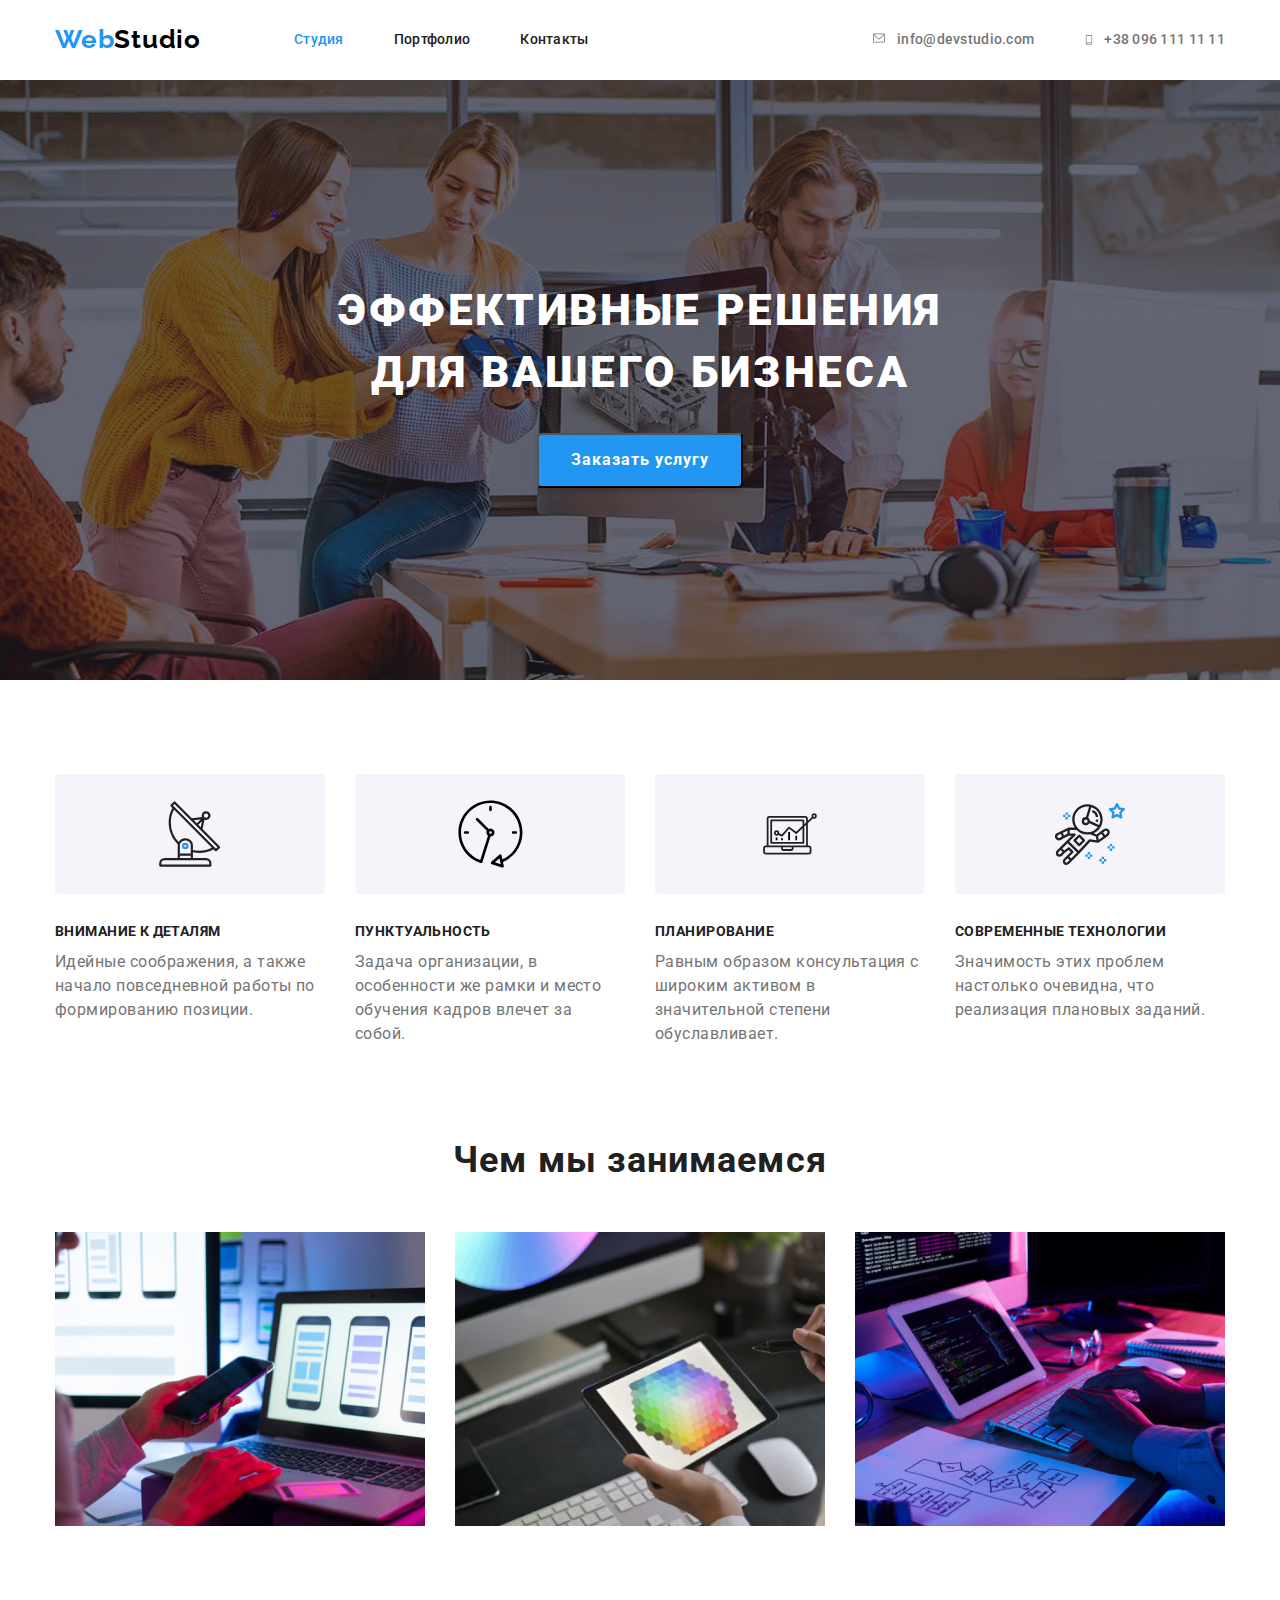
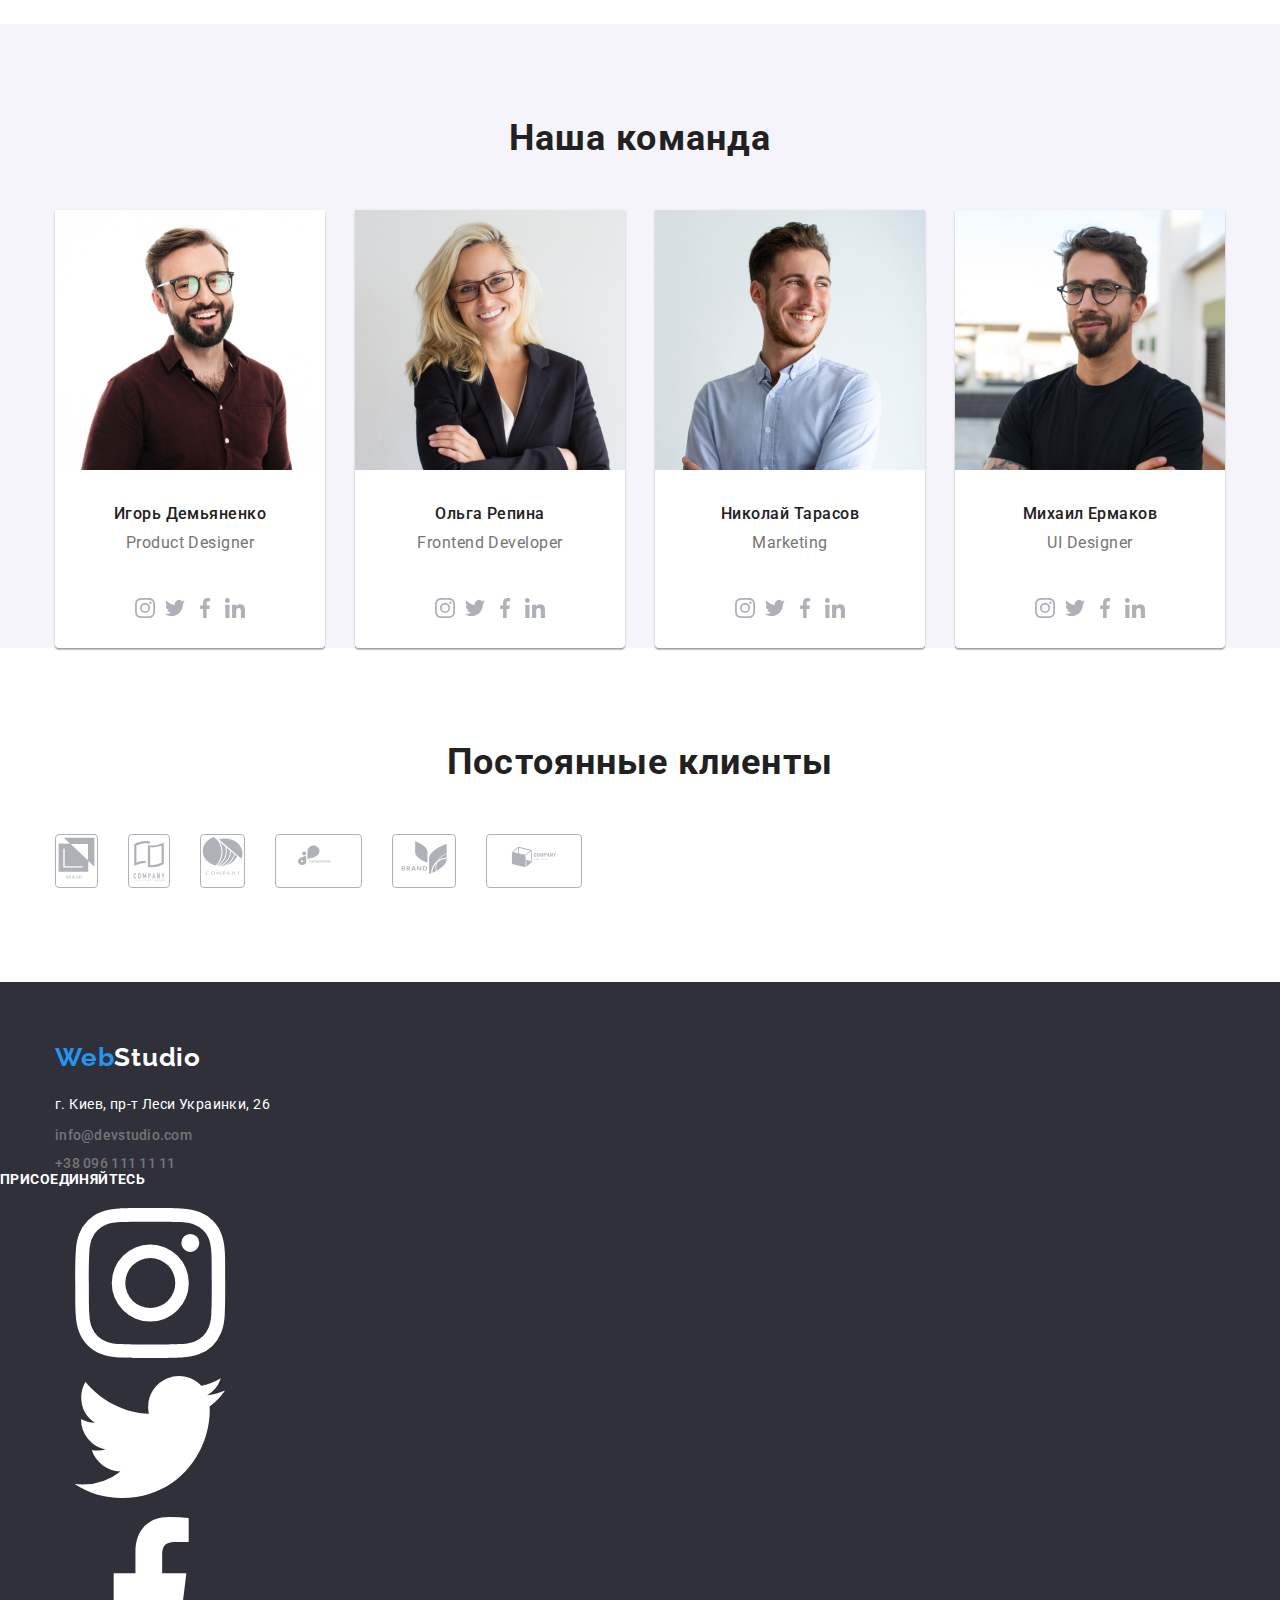
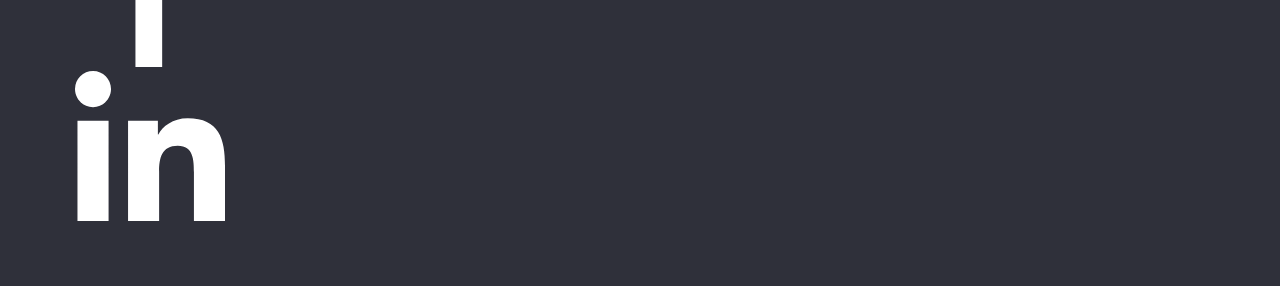
==== commit 2e6bd32b: "add-footer-social" ====
--- a/index.html
+++ b/index.html
@@ -37,7 +37,7 @@
           </ul>
           </nav>
           <ul class="contacts">
-            <li class="address-link" >
+            <li class="address-link">
               <a class="contacts-link-header" href="mailto:info@devstudio.com" 
                 > <svg class="email-phone" width="16" height="12" >
               <use href="./images/icons.svg#icon-email"></use>
@@ -52,7 +52,6 @@
               >
             </li>
           </ul>
-        </nav>
       </div>
     </header>
     <main>
@@ -299,7 +298,8 @@
     </main>
     <!-- Секция footer -->
     <footer class="footer">
-      <div class="container">
+      <div class="footer-container container">
+        <div class="footer-address">
         <a class="logo-footer" href=""
           ><span style="color: #2196f3">Web</span
           ><span style="color: #ffffff">Studio</span></a
@@ -320,6 +320,40 @@
           </ul>
         </address>
       </div>
+      </div>
+      <div class="footer-social" >
+        <p class="footer-subtitle" >присоединяйтесь</p>
+        <ul>
+          <li>
+            <a href="">
+              <svg>
+                <use href="images/icons.svg#icon-instagramwhite" ></use>
+              </svg>
+            </a>
+          </li>
+          <li>
+            <a href="">
+              <svg>
+                <use href="images/icons.svg#icon-twitterwhite" ></use>
+              </svg>
+            </a>
+          </li>
+          <li>
+            <a href="">
+              <svg>
+                <use href="images/icons.svg#icon-facebookwhite" ></use>
+              </svg>
+            </a>
+          </li>
+          <li>
+            <a href="">
+              <svg>
+                <use href="images/icons.svg#icon-linkedinwhite" ></use>
+              </svg>
+            </a>
+          </li>
+        </ul>
+      </div>
     </footer>
   </body>
 </html>
--- a/css/style.css
+++ b/css/style.css
@@ -425,6 +425,9 @@
 address {
   font-style: normal;
 }
+.footer-container {
+  display: flex;
+}
 .address {
   margin-top: 0;
   margin-bottom: 9px;
@@ -445,7 +448,6 @@
 
 .footer .logo {
   display: block;
-  /* padding-top: 60px; */
   padding-bottom: 20px;
 }
 .footer-address .footer-contacts {
@@ -456,6 +458,17 @@
 
 .footer-links:not(:last-child) {
   margin-bottom: 9px;
+}
+.footer-subtitle {
+  margin-top: 0;
+  margin-bottom: 20px;
+
+  font-weight: 700;
+  font-size: 14px;
+  line-height: 1.14;
+  letter-spacing: 0.03em;
+  text-transform: uppercase;
+  color: var(--white-color);
 }
 
 /* Основная секция портфолио с работами */
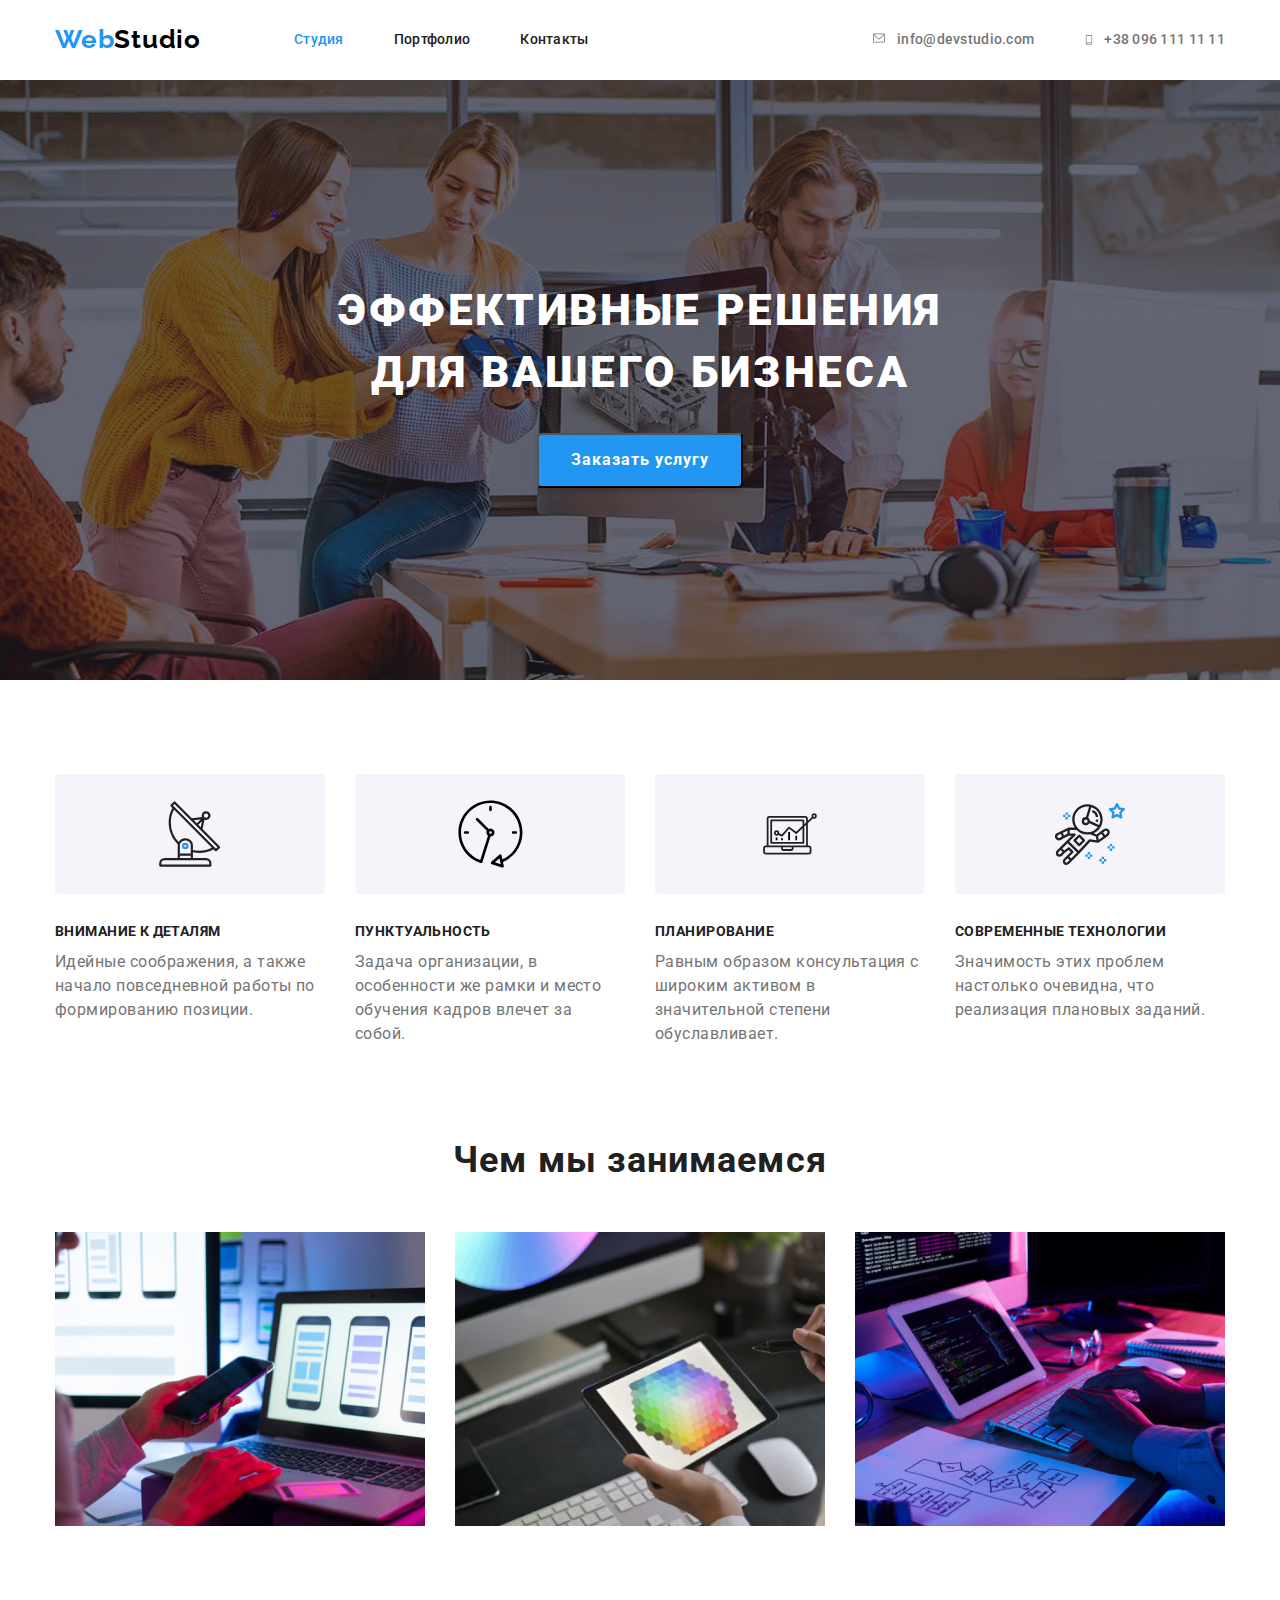
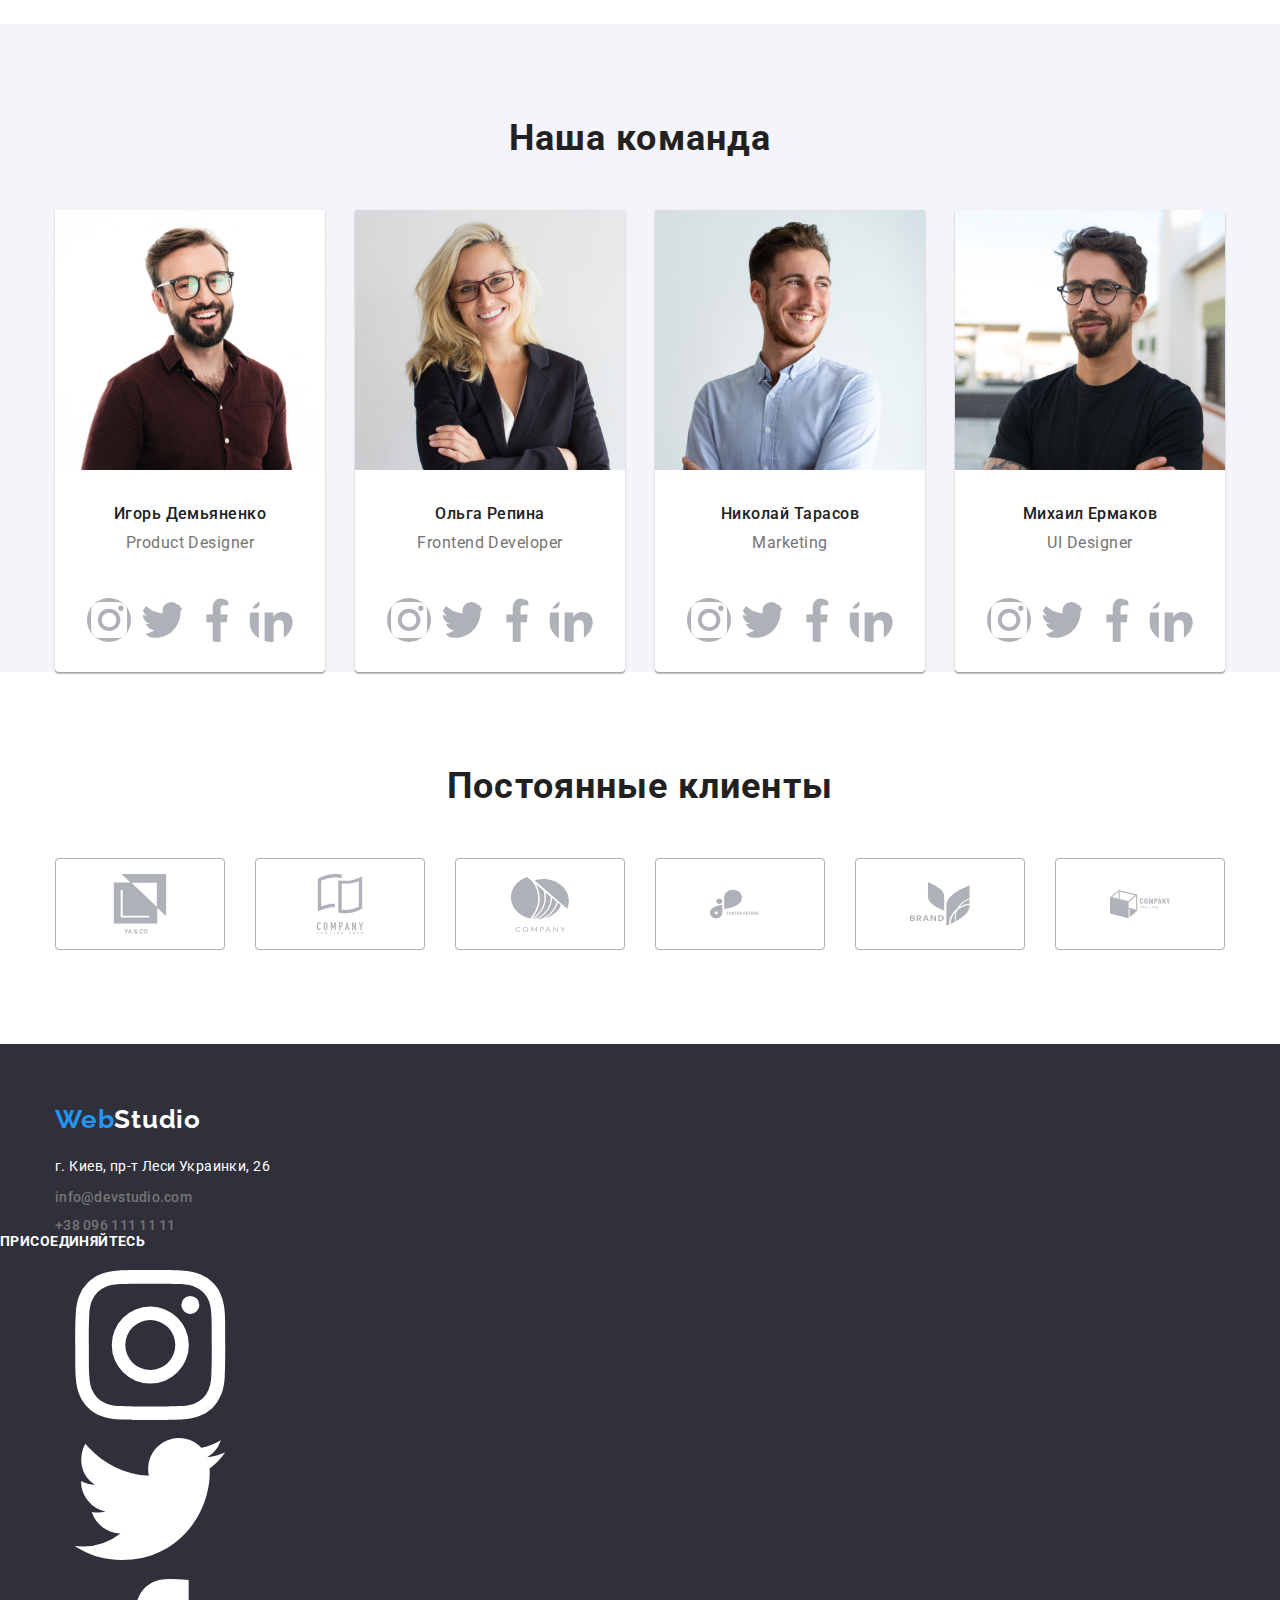
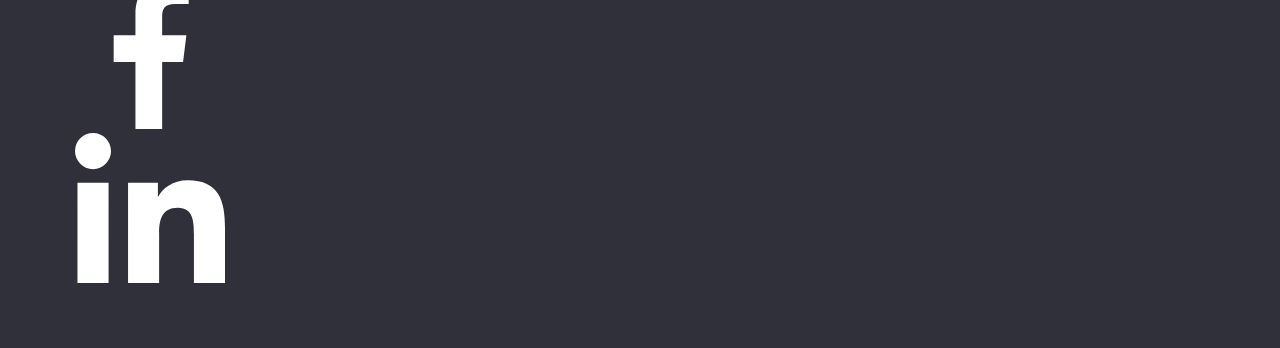
==== commit 9c5a37fa: "fix-mistakes" ====
--- a/index.html
+++ b/index.html
@@ -270,23 +270,23 @@
         <div class="container">
           <h2 class="title">Постоянные клиенты</h2>
           <ul class="clients-list">
-            <li class="clients-item" > <a class="icon" href=""> <svg class="clients-icon1" width="41" height="46.7" >
+            <li class="clients-item" > <a class="icon" href=""> <svg class="clients-icon1" width="106" height="60" >
               <use href="./images/icons.svg#icon-client1"></use>
             </svg> </a> </li>
-           <li class="clients-item" > <a class="icon" href=""> <svg class="clients-icon2" width="40" height="52">
+           <li class="clients-item" > <a class="icon" href=""> <svg class="clients-icon2" width="106" height="60">
               <use href="./images/icons.svg#icon-client2"></use>
             </svg> </a> </li>
            <li class="clients-item" > <a class="icon" href=""> <svg class="clients-icon3" width="
-43.46" height="41.18">
+106" height="60">
               <use href="./images/icons.svg#icon-client3"></use>
             </svg> </a> </li>
-           <li class="clients-item" > <a class="icon" href=""> <svg class="clients-icon4" width="84.44" height="40.62">
+           <li class="clients-item" > <a class="icon" href=""> <svg class="clients-icon4" width="106" height="60">
               <use href="./images/icons.svg#icon-client4"></use>
             </svg> </a> </li>
-           <li class="clients-item" > <a class="icon" href=""> <svg class="clients-icon5" width="62.54" height="45.43" >
+           <li class="clients-item" > <a class="icon" href=""> <svg class="clients-icon5" width="106" height="60" >
               <use href="./images/icons.svg#icon-client5"></use>
             </svg> </a> </li>
-           <li class="clients-item" > <a class="icon" href=""> <svg class="clients-icon6" width="93.79" height="43.93" >
+           <li class="clients-item" > <a class="icon" href=""> <svg class="clients-icon6" width="106" height="60" >
               <use href="./images/icons.svg#icon-client6"></use>
             </svg> </a> </li>
            
--- a/css/style.css
+++ b/css/style.css
@@ -334,25 +334,26 @@
 }
 .social-icon-team {
   display: block;
-  width: 20px;
-  height: 20px;
-  fill: currentColor;
-}
-.social > li:not(:last-child) {
-  margin-right: 10px;
-}
-
-.social-icon-team:focus,
-.social-icon-team:hover {
-  color: var(--white-color);
-  background-color: var(--accent-color);
-}
-
-.icon-team {
   width: 44px;
   height: 44px;
   border-radius: 50%;
   color: #afb1b8;
+  fill: currentColor;
+}
+.social > li:not(:last-child) {
+  margin-right: 10px;
+}
+
+.social-icon-team:focus,
+.social-icon-team:hover {
+  color: var(--white-color);
+  background-color: var(--accent-color);
+}
+
+.icon-team {
+  display: flex;
+  width: 44px;
+  height: 44px;
 }
 
 /* Секция наши клиенты */
@@ -385,19 +386,20 @@
   fill: currentColor;
 }
 .clients-list .icon {
+  display: flex;
   justify-content: center;
   align-items: center;
-
-  width: 170px;
-  height: 90px;
-  color: #afb1b8;
-}
-
-.clients-list .clients-item {
-  display: block;
-  background-size: contain;
   border: 1px solid #afb1b8;
   border-radius: 4px;
+
+  width: 100%;
+  height: 100%;
+  color: #afb1b8;
+}
+
+.clients-list .clients-item {
+  width: 170px;
+  height: 92px;
 }
 .clients-list .clients-item:hover,
 .clients-list .clients-item:focus {
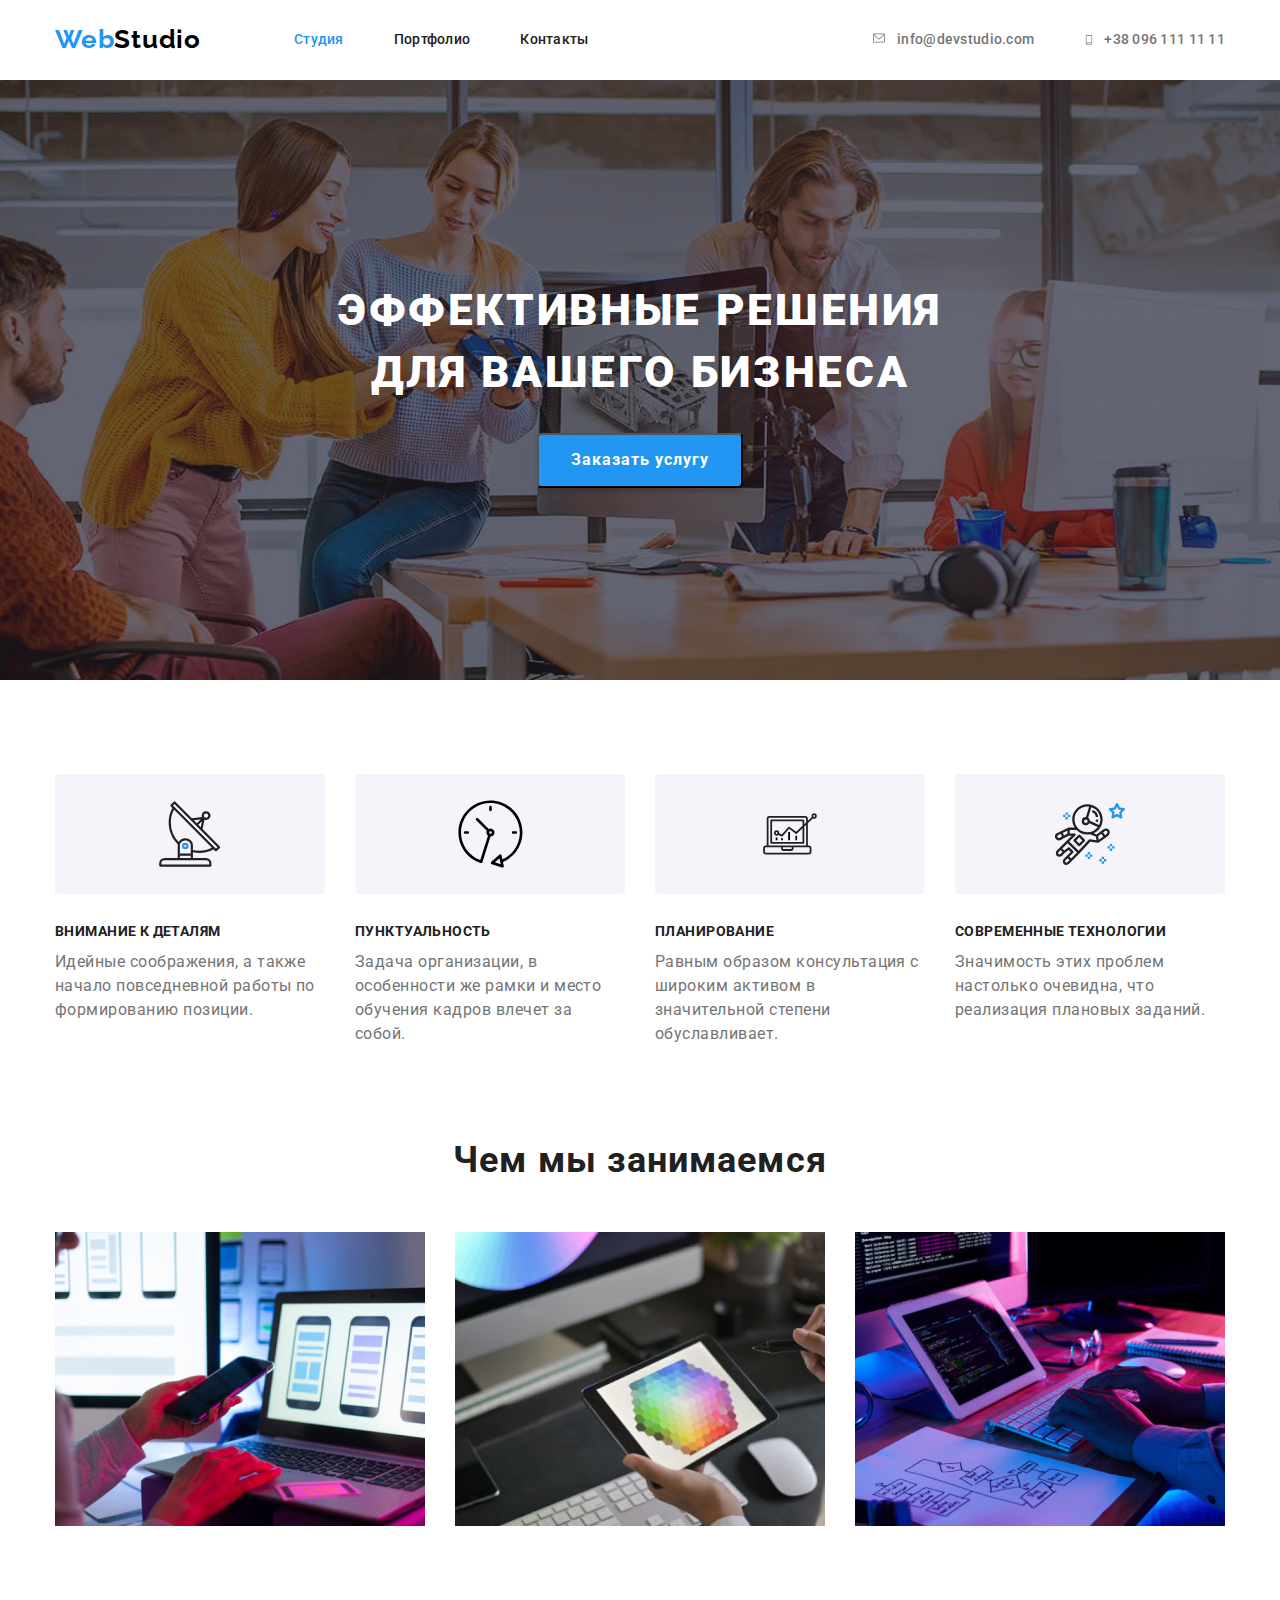
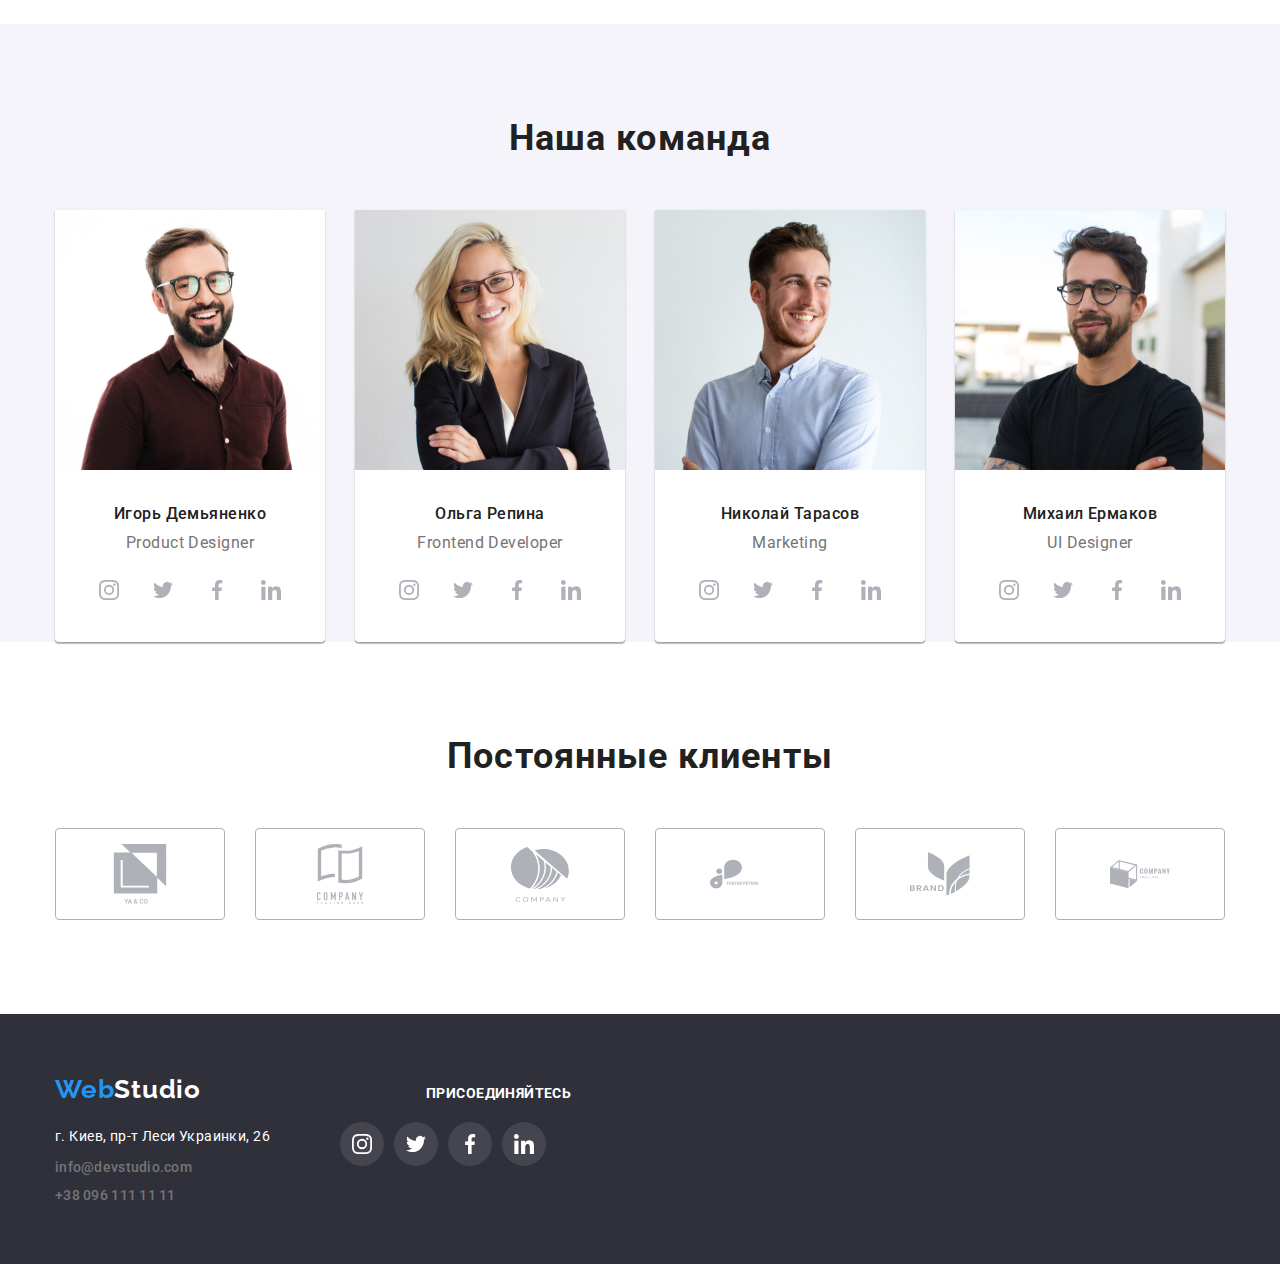
==== commit c66f7798: "add-social-links-footer" ====
--- a/index.html
+++ b/index.html
@@ -318,42 +318,42 @@
               >
             </li>
           </ul>
+          </div>
         </address>
-      </div>
-      </div>
       <div class="footer-social" >
         <p class="footer-subtitle" >присоединяйтесь</p>
-        <ul>
+        <ul class="footer-social-list">
           <li>
-            <a href="">
-              <svg>
+            <a class="social-links-footer" href="">
+              <svg class="social-icon-footer" >
                 <use href="images/icons.svg#icon-instagramwhite" ></use>
               </svg>
             </a>
           </li>
           <li>
-            <a href="">
-              <svg>
+            <a class="social-links-footer" href="">
+              <svg class="social-icon-footer" >
                 <use href="images/icons.svg#icon-twitterwhite" ></use>
               </svg>
             </a>
           </li>
           <li>
-            <a href="">
-              <svg>
+            <a class="social-links-footer" href="">
+              <svg class="social-icon-footer" >
                 <use href="images/icons.svg#icon-facebookwhite" ></use>
               </svg>
             </a>
           </li>
           <li>
-            <a href="">
-              <svg>
+            <a class="social-links-footer" href="">
+              <svg class="social-icon-footer" >
                 <use href="images/icons.svg#icon-linkedinwhite" ></use>
               </svg>
             </a>
           </li>
         </ul>
       </div>
+      </div>
     </footer>
   </body>
 </html>
--- a/css/style.css
+++ b/css/style.css
@@ -289,7 +289,6 @@
 
 .summ-position {
   padding-top: 30px;
-  padding-bottom: 30px;
 }
 .list-workers:not(:last-child) {
   margin-right: 30px;
@@ -328,32 +327,37 @@
   display: flex;
   justify-content: center;
   align-items: center;
+
   margin-top: 16px;
   padding-bottom: 30px;
   padding-left: 0;
 }
 .social-icon-team {
-  display: block;
+  width: 20px;
+  height: 20px;
+  color: #afb1b8;
+  fill: currentColor;
+}
+.social > li:not(:last-child) {
+  margin-right: 10px;
+}
+.social-icon-team:hover,
+.social-icon-team:focus {
+  color: var(--white-color);
+}
+.icon-team:focus,
+.icon-team:hover {
+  color: var(--white-color);
+  background-color: var(--accent-color);
+}
+
+.icon-team {
+  justify-content: center;
+  align-items: center;
+  display: flex;
   width: 44px;
   height: 44px;
   border-radius: 50%;
-  color: #afb1b8;
-  fill: currentColor;
-}
-.social > li:not(:last-child) {
-  margin-right: 10px;
-}
-
-.social-icon-team:focus,
-.social-icon-team:hover {
-  color: var(--white-color);
-  background-color: var(--accent-color);
-}
-
-.icon-team {
-  display: flex;
-  width: 44px;
-  height: 44px;
 }
 
 /* Секция наши клиенты */
@@ -429,6 +433,7 @@
 }
 .footer-container {
   display: flex;
+  align-items: baseline;
 }
 .address {
   margin-top: 0;
@@ -462,6 +467,7 @@
   margin-bottom: 9px;
 }
 .footer-subtitle {
+  margin-left: 156px;
   margin-top: 0;
   margin-bottom: 20px;
 
@@ -471,6 +477,31 @@
   letter-spacing: 0.03em;
   text-transform: uppercase;
   color: var(--white-color);
+}
+.footer-social-list {
+  display: flex;
+  margin-left: 70px;
+}
+
+.social-links-footer {
+  justify-content: center;
+  align-items: center;
+  display: flex;
+  width: 44px;
+  height: 44px;
+  border-radius: 50%;
+  background-color: rgba(255, 255, 255, 0.1);
+}
+.social-icon-footer {
+  width: 20px;
+  height: 20px;
+}
+.footer-social-list > li:not(:last-child) {
+  margin-right: 10px;
+}
+.social-links-footer:hover,
+.social-links-footer:focus {
+  background-color: var(--accent-color);
 }
 
 /* Основная секция портфолио с работами */
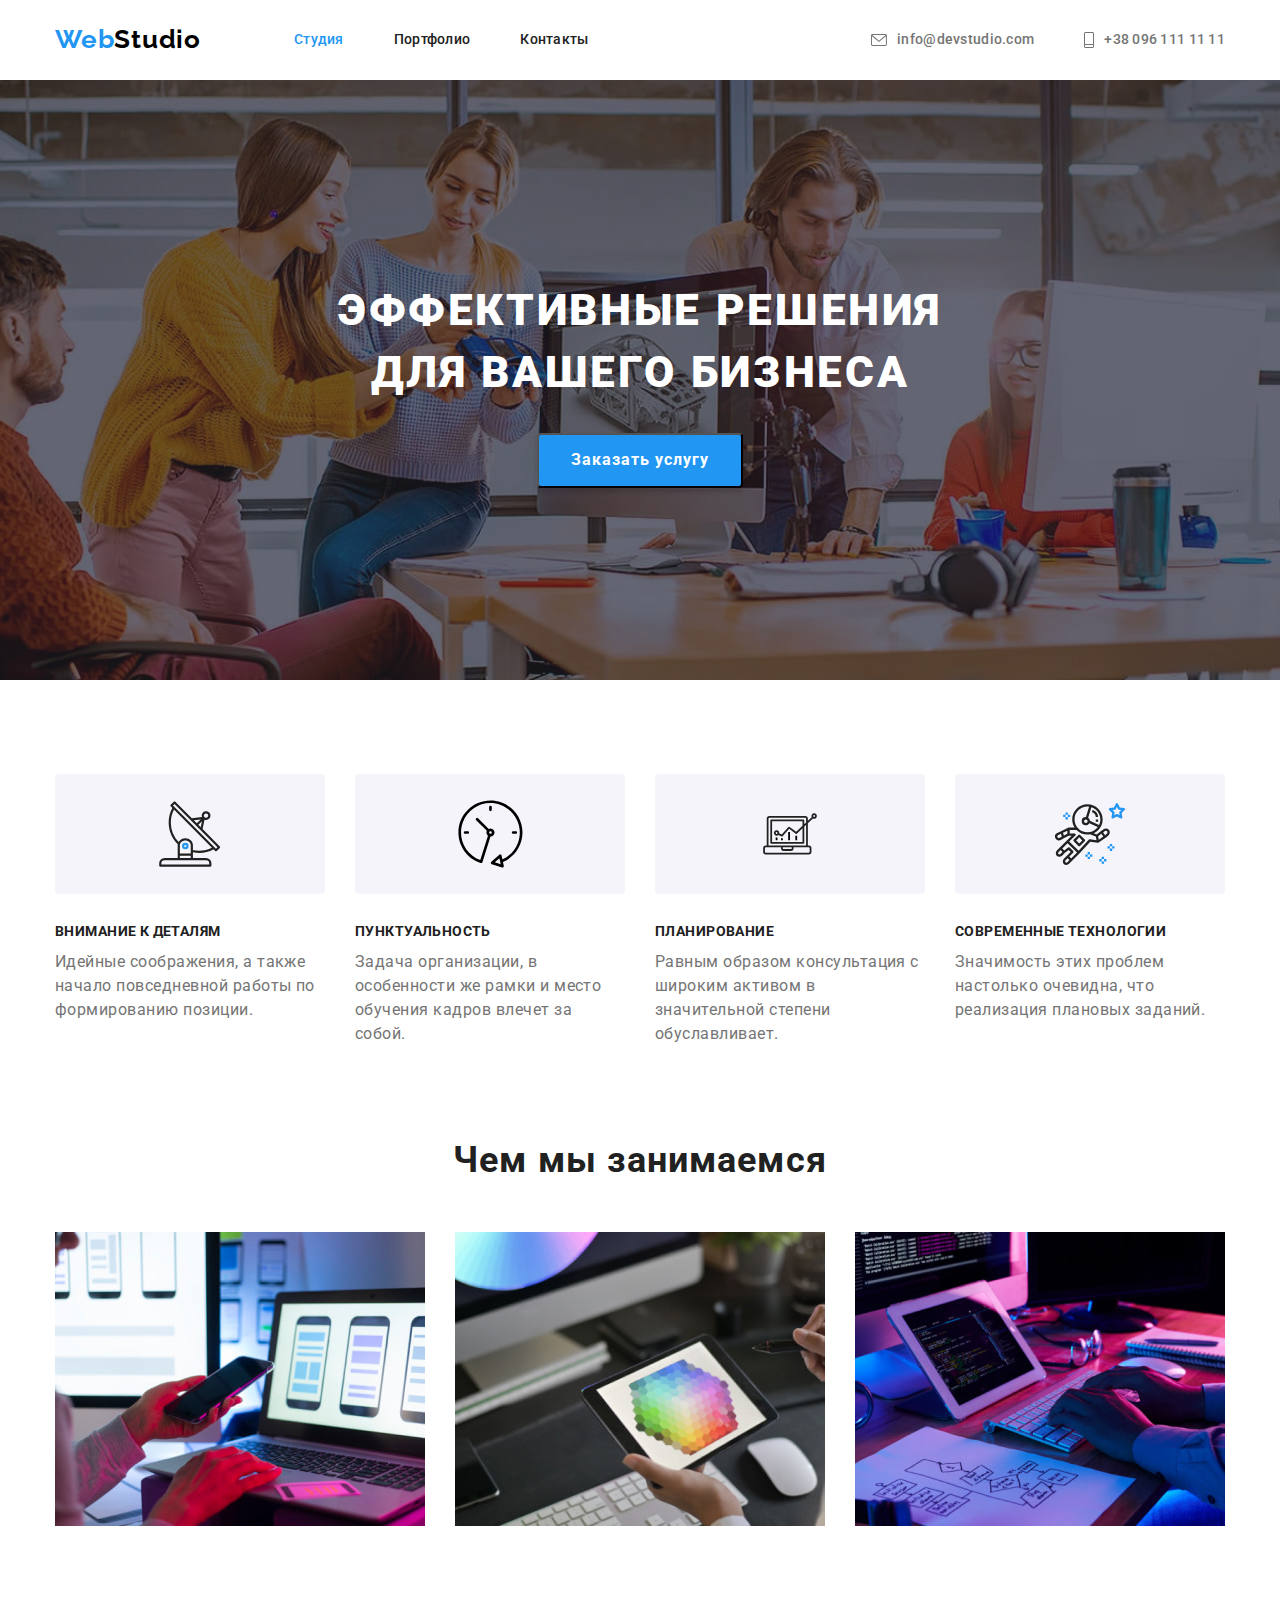
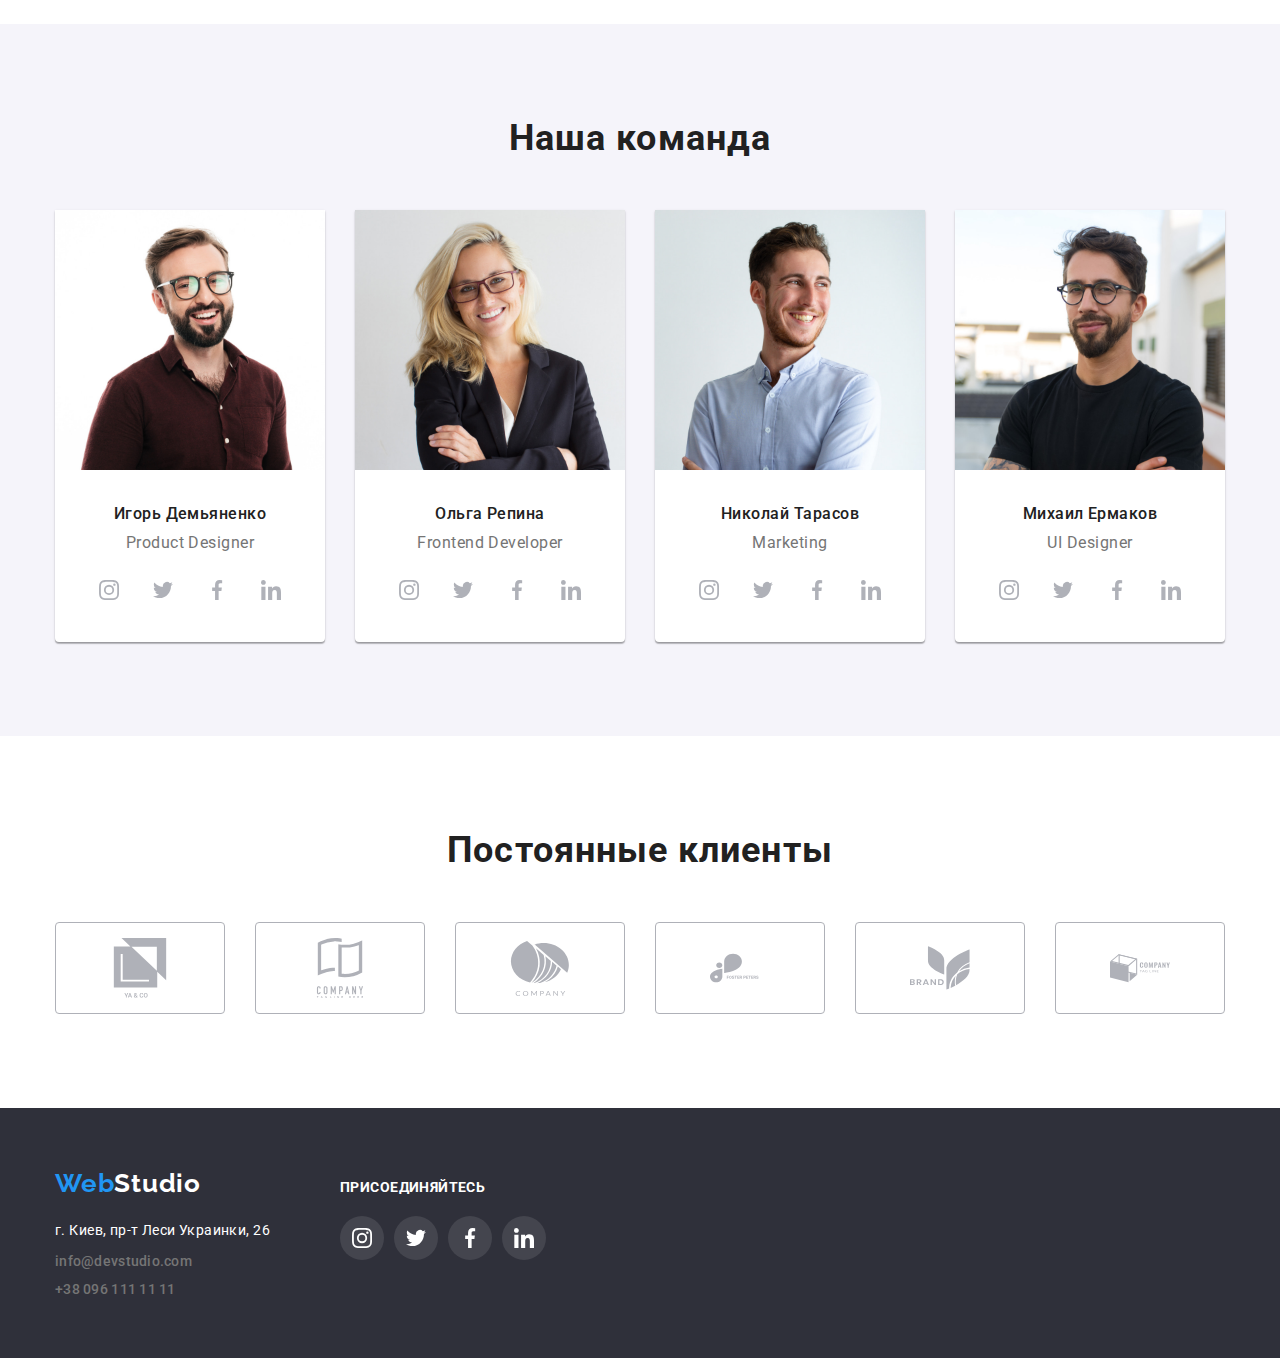
==== commit 9887082b: "fix-mistakes" ====
--- a/index.html
+++ b/index.html
@@ -166,7 +166,7 @@
                 <div class="summ-position">
                 <h3 class="name">Игорь Демьяненко</h3>
                 <p class="position" lang="en">Product Designer</p>
-                </div>
+                
               <ul class="social">
                 <li><a class="icon-team" href=""><svg  class="social-icon-team" > <use href="./images/icons.svg#icon-instagram"></use>
 
@@ -181,6 +181,7 @@
 
                 </svg></a></li>
               </ul>
+              </div>
             </li>
             <li class="list-workers">
   
@@ -193,7 +194,7 @@
                 <div class="summ-position" >
                 <h3 class="name">Ольга Репина</h3>
                 <p class="position" lang="en">Frontend Developer</p>
-                </div>
+               
             <ul class="social">
               <li><a class="icon-team" href=""> <svg  class="social-icon-team" >
                 <use href="./images/icons.svg#icon-instagram"></use>
@@ -208,6 +209,7 @@
 
                 </svg></a></li>
             </ul>
+             </div>
             </li>
             <li class="list-workers">
              
@@ -220,7 +222,7 @@
                 <div class="summ-position" >
                 <h3 class="name">Николай Тарасов</h3>
                 <p class="position" lang="en">Marketing</p>
-                </div>
+               
              <ul class="social">
                <li><a class="icon-team" href=""><svg  class="social-icon-team" > <use href="./images/icons.svg#icon-instagram"  ></use>
 
@@ -235,6 +237,7 @@
 
                 </svg></a></li>
              </ul>
+              </div>
             </li>
             <li class="list-workers">
               
@@ -247,7 +250,7 @@
                 <div class="summ-position" >
                 <h3 class="name">Михаил Ермаков</h3>
                 <p class="position" lang="en">UI Designer</p>
-                </div>
+               
              <ul class="social">
                <li ><a class="icon-team" href=""><svg  class="social-icon-team" > <use href="./images/icons.svg#icon-instagram"></use>
                </svg></a></li>
@@ -260,7 +263,8 @@
                <li><a class="icon-team" href=""><svg  class="social-icon-team" > <use href="./images/icons.svg#icon-linkedin"></use>
 
                 </svg></a></li>
-             </ul>  
+             </ul> 
+              </div> 
             </li>
           </ul>
         </div>
--- a/css/style.css
+++ b/css/style.css
@@ -114,6 +114,7 @@
   padding-top: 32px;
   padding-bottom: 32px;
   display: flex;
+  align-items: center;
 
   font-size: 14px;
   font-weight: 500;
@@ -133,9 +134,6 @@
 .contacts-link-header:hover,
 .contacts-link-header:focus {
   color: var(--accent-color);
-}
-.main-nav {
-  display: flex;
 }
 
 /* Секция Главная страница */
@@ -283,12 +281,14 @@
 /* Секция Наша команда  */
 .section {
   padding-top: 94px;
+  padding-bottom: 94px;
 
   background: #f5f4fa;
 }
 
 .summ-position {
   padding-top: 30px;
+  padding-bottom: 30px;
 }
 .list-workers:not(:last-child) {
   margin-right: 30px;
@@ -329,26 +329,21 @@
   align-items: center;
 
   margin-top: 16px;
-  padding-bottom: 30px;
   padding-left: 0;
 }
 .social-icon-team {
   width: 20px;
   height: 20px;
   color: #afb1b8;
-  fill: currentColor;
 }
 .social > li:not(:last-child) {
   margin-right: 10px;
 }
-.social-icon-team:hover,
-.social-icon-team:focus {
-  color: var(--white-color);
-}
+
 .icon-team:focus,
 .icon-team:hover {
-  color: var(--white-color);
   background-color: var(--accent-color);
+  fill: var(--white-color);
 }
 
 .icon-team {
@@ -358,6 +353,7 @@
   width: 44px;
   height: 44px;
   border-radius: 50%;
+  fill: currentColor;
 }
 
 /* Секция наши клиенты */
@@ -378,6 +374,7 @@
 .clients-list .icon:hover,
 .clients-list .icon:focus {
   color: var(--accent-color);
+  border-color: var(--accent-color);
 }
 
 .clients-icon1,
@@ -405,11 +402,6 @@
   width: 170px;
   height: 92px;
 }
-.clients-list .clients-item:hover,
-.clients-list .clients-item:focus {
-  border: 1px solid var(--accent-color);
-  border-radius: 4px;
-}
 /* Секция footer  */
 .logo-footer {
   display: block;
@@ -467,9 +459,9 @@
   margin-bottom: 9px;
 }
 .footer-subtitle {
-  margin-left: 156px;
   margin-top: 0;
   margin-bottom: 20px;
+  padding: 0;
 
   font-weight: 700;
   font-size: 14px;
@@ -480,7 +472,6 @@
 }
 .footer-social-list {
   display: flex;
-  margin-left: 70px;
 }
 
 .social-links-footer {
@@ -503,6 +494,9 @@
 .social-links-footer:focus {
   background-color: var(--accent-color);
 }
+.footer-social {
+  margin-left: 70px;
+}
 
 /* Основная секция портфолио с работами */
 /* Список кнопок */
@@ -547,6 +541,8 @@
 .btn-menu:focus {
   color: var(--white-color);
   background-color: var(--accent-color);
+  box-shadow: 0px 3px 1px rgba(0, 0, 0, 0.1), 0px 1px 2px rgba(0, 0, 0, 0.08),
+    0px 2px 2px rgba(0, 0, 0, 0.12);
 }
 
 /* Список работ с img */
@@ -607,3 +603,11 @@
   border-bottom: 1px solid#ECECEC;
   border-left: 1px solid#ECECEC;
 }
+.project-link {
+  display: block;
+}
+.project-link:hover,
+.project-link:focus {
+  box-shadow: 0px 1px 1px rgba(0, 0, 0, 0.12), 0px 4px 4px rgba(0, 0, 0, 0.06),
+    1px 4px 6px rgba(0, 0, 0, 0.16);
+}
